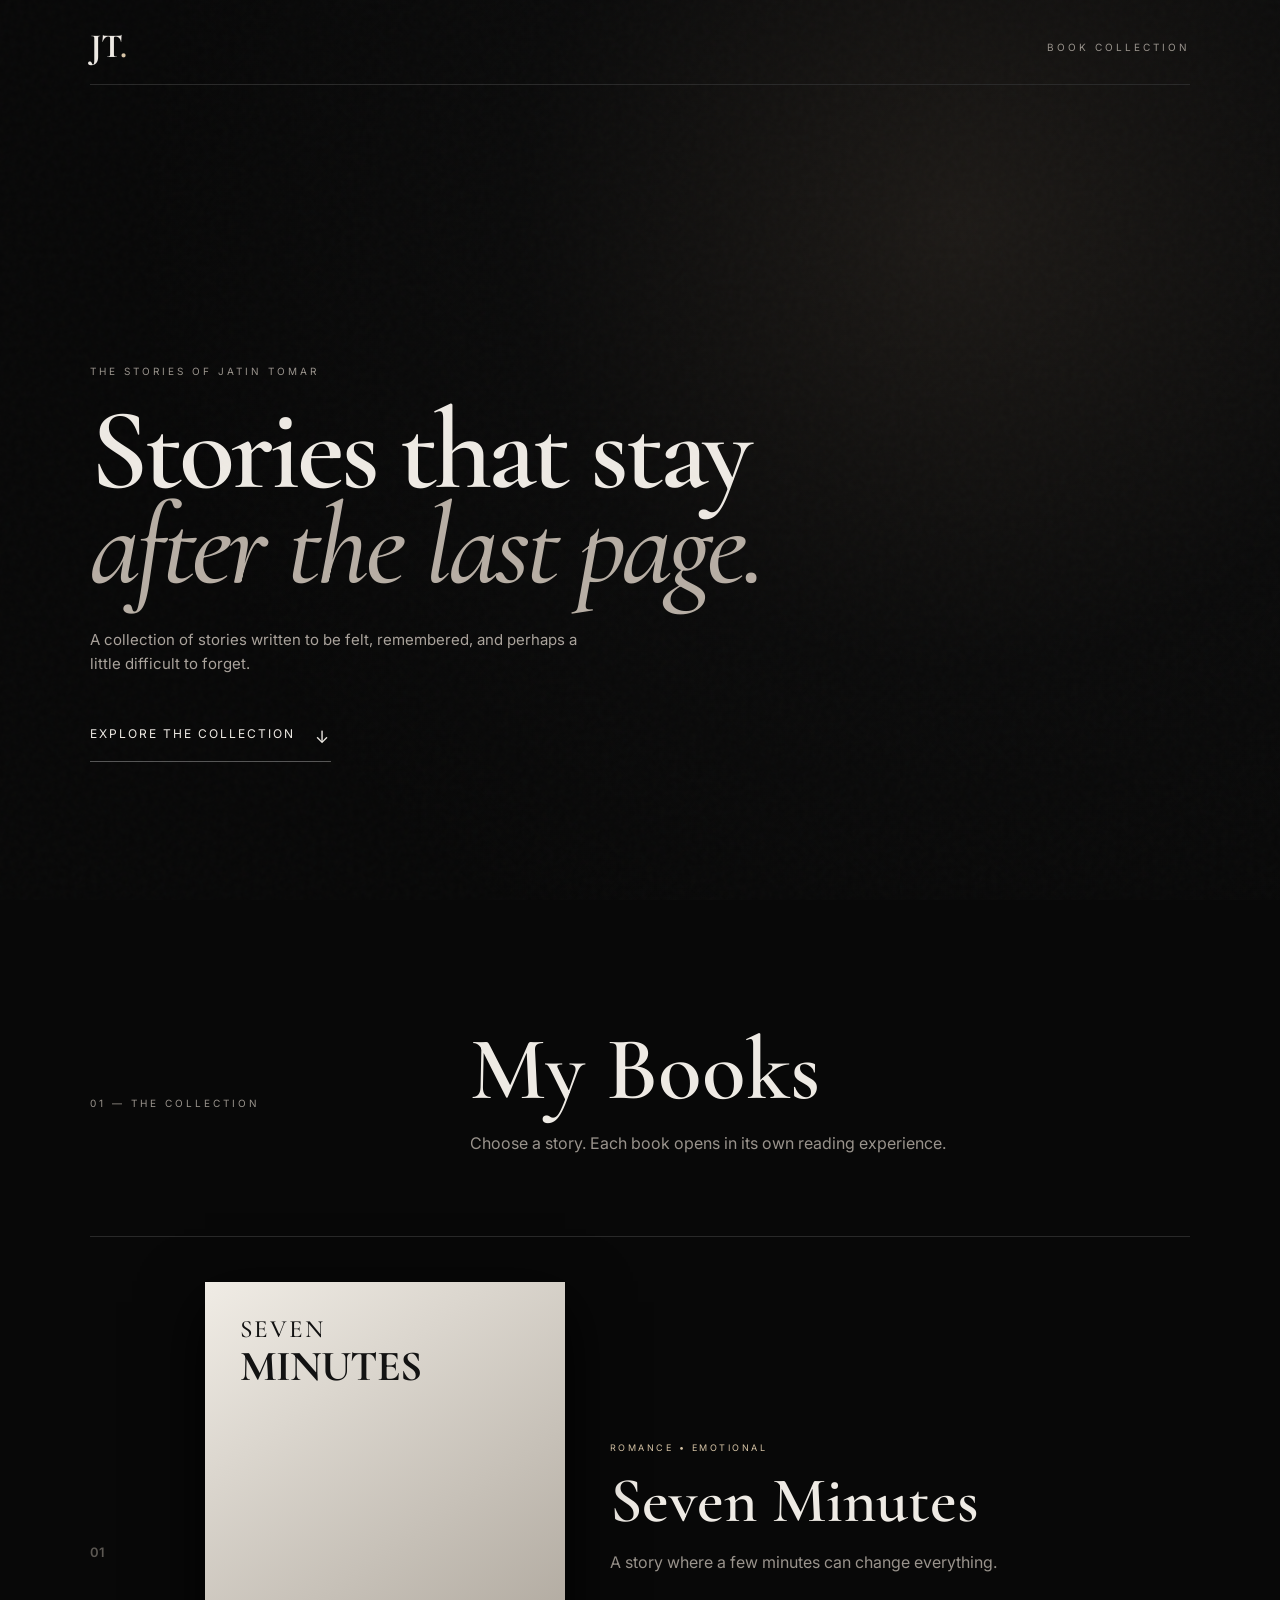
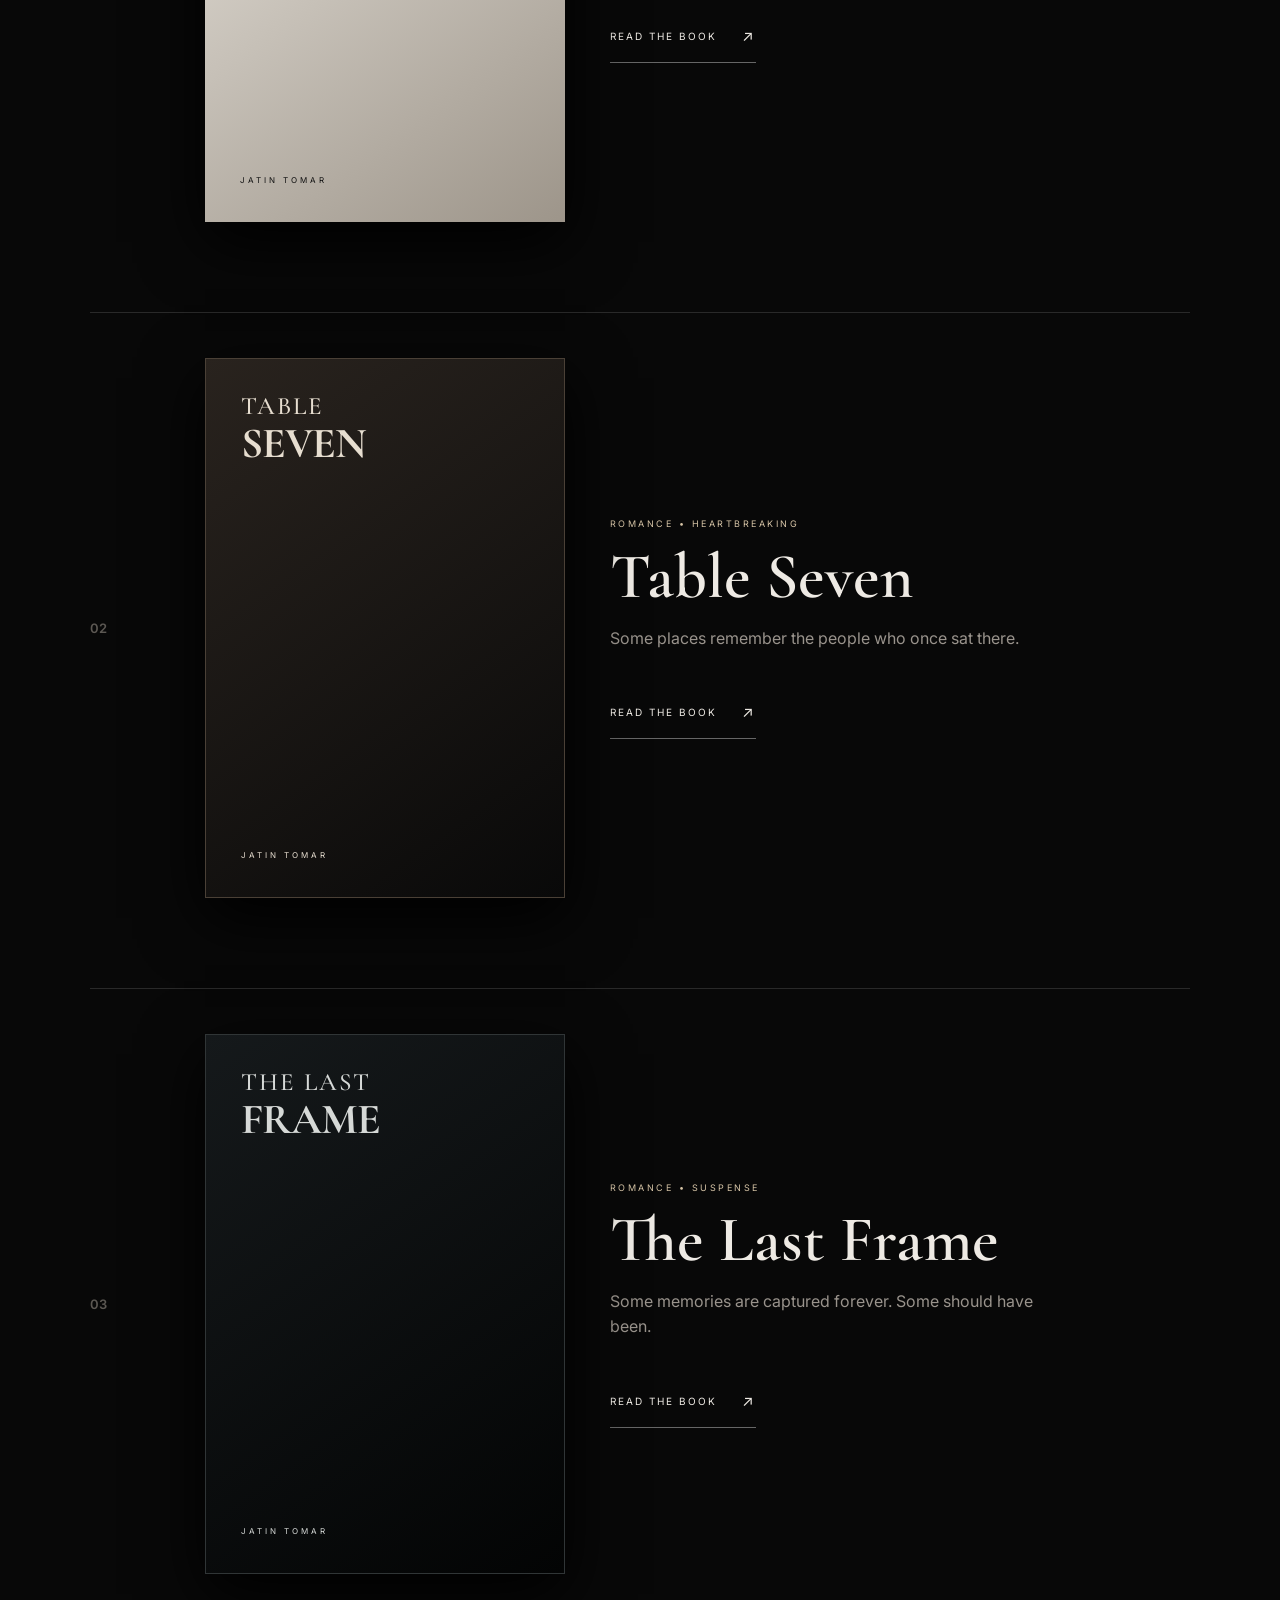
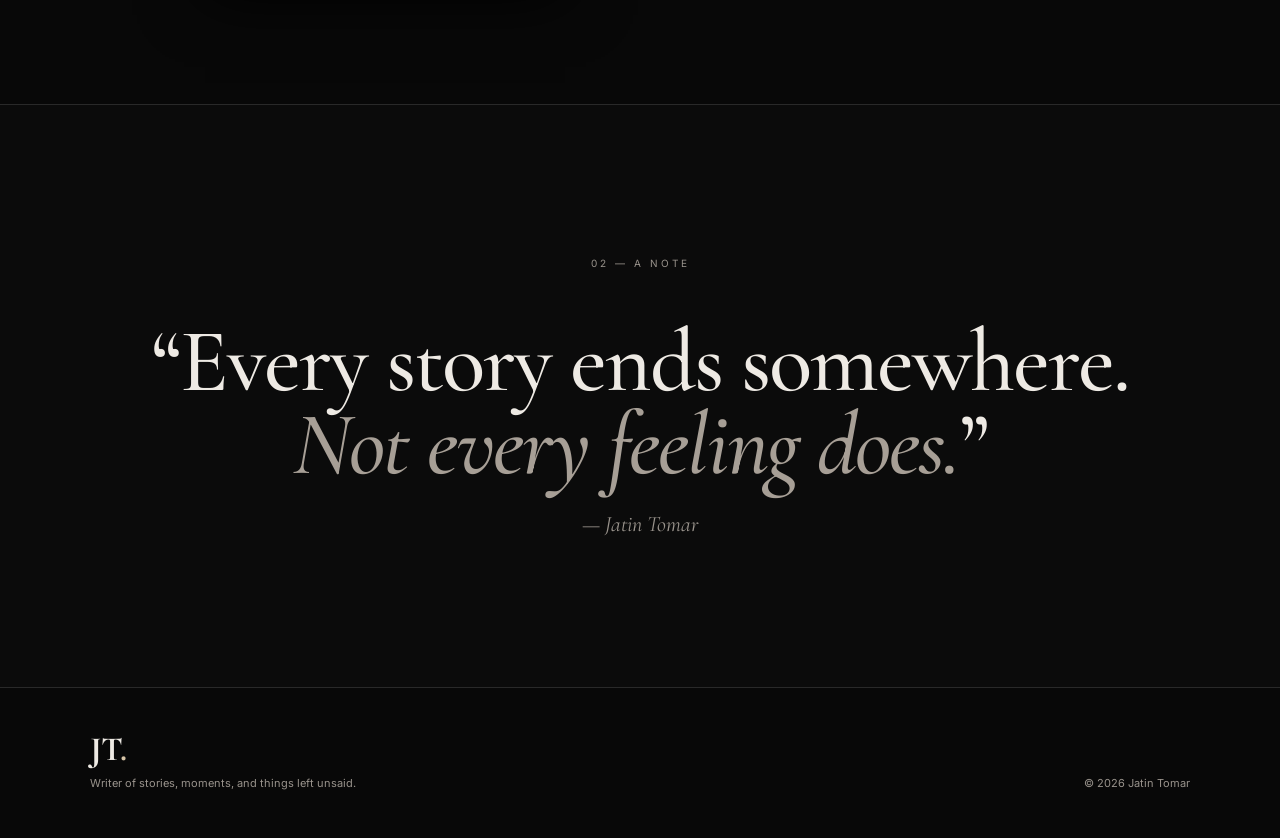
==== index.html @ 928b18e1 "Add files via upload" ====
<!DOCTYPE html>
<html lang="en">
<head>
  <meta charset="UTF-8">
  <meta name="viewport" content="width=device-width, initial-scale=1.0">
  <title>Jatin Tomar — Book Collection</title>
  <meta name="description" content="The official book collection of Jatin Tomar.">
  <link rel="preconnect" href="https://fonts.googleapis.com">
  <link rel="preconnect" href="https://fonts.gstatic.com" crossorigin>
  <link href="https://fonts.googleapis.com/css2?family=Cormorant+Garamond:wght@500;600;700&family=Inter:wght@400;500;600&display=swap" rel="stylesheet">
  <link rel="stylesheet" href="style.css">
</head>
<body>
  <div class="grain"></div>
  <header class="hero">
    <nav>
      <a class="brand" href="#">JT<span>.</span></a>
      <span class="nav-label">BOOK COLLECTION</span>
    </nav>
    <div class="hero-content">
      <p class="eyebrow">THE STORIES OF JATIN TOMAR</p>
      <h1>Stories that stay<br><em>after the last page.</em></h1>
      <p class="intro">A collection of stories written to be felt, remembered, and perhaps a little difficult to forget.</p>
      <a class="scroll" href="#books">Explore the collection <span>↓</span></a>
    </div>
  </header>

  <main id="books">
    <section class="collection">
      <div class="section-heading">
        <p class="eyebrow">01 — THE COLLECTION</p>
        <h2>My Books</h2>
        <p>Choose a story. Each book opens in its own reading experience.</p>
      </div>

      <div class="books">
        <article class="book-card">
          <div class="book-number">01</div>
          <div class="cover cover-seven">
            <span>SEVEN</span>
            <strong>MINUTES</strong>
            <small>JATIN TOMAR</small>
          </div>
          <div class="book-info">
            <p class="genre">ROMANCE • EMOTIONAL</p>
            <h3>Seven Minutes</h3>
            <p>A story where a few minutes can change everything.</p>
            <a class="read-btn" href="https://avhales001.github.io/SEVEN-MINUTES-/" target="_blank" rel="noopener">Read the book <span>↗</span></a>
          </div>
        </article>

        <article class="book-card">
          <div class="book-number">02</div>
          <div class="cover cover-table">
            <span>TABLE</span>
            <strong>SEVEN</strong>
            <small>JATIN TOMAR</small>
          </div>
          <div class="book-info">
            <p class="genre">ROMANCE • HEARTBREAKING</p>
            <h3>Table Seven</h3>
            <p>Some places remember the people who once sat there.</p>
            <a class="read-btn" href="https://avhales001.github.io/TABLE-SEVEN-/" target="_blank" rel="noopener">Read the book <span>↗</span></a>
          </div>
        </article>

        <article class="book-card">
          <div class="book-number">03</div>
          <div class="cover cover-frame">
            <span>THE LAST</span>
            <strong>FRAME</strong>
            <small>JATIN TOMAR</small>
          </div>
          <div class="book-info">
            <p class="genre">ROMANCE • SUSPENSE</p>
            <h3>The Last Frame</h3>
            <p>Some memories are captured forever. Some should have been.</p>
            <a class="read-btn" href="https://avhales001.github.io/THE-LAST-FRAME-/index.html" target="_blank" rel="noopener">Read the book <span>↗</span></a>
          </div>
        </article>
      </div>
    </section>

    <section class="quote">
      <p class="eyebrow">02 — A NOTE</p>
      <blockquote>“Every story ends somewhere.<br><em>Not every feeling does.</em>”</blockquote>
      <p class="signature">— Jatin Tomar</p>
    </section>
  </main>

  <footer>
    <div>
      <span class="brand">JT<span>.</span></span>
      <p>Writer of stories, moments, and things left unsaid.</p>
    </div>
    <p class="copyright">© 2026 Jatin Tomar</p>
  </footer>
  <script src="script.js"></script>
</body>
</html>
---- style.css ----
*{box-sizing:border-box;margin:0;padding:0}
:root{--bg:#080808;--panel:#111;--text:#eeeae4;--muted:#99938c;--line:#292929;--accent:#d7c5a7}
html{scroll-behavior:smooth}
body{background:var(--bg);color:var(--text);font-family:Inter,Arial,sans-serif;line-height:1.6;overflow-x:hidden}
.grain{position:fixed;inset:0;pointer-events:none;opacity:.035;background-image:url("data:image/svg+xml,%3Csvg viewBox='0 0 180 180' xmlns='http://www.w3.org/2000/svg'%3E%3Cfilter id='n'%3E%3CfeTurbulence type='fractalNoise' baseFrequency='.8' numOctaves='4' stitchTiles='stitch'/%3E%3C/filter%3E%3Crect width='100%25' height='100%25' filter='url(%23n)' opacity='.7'/%3E%3C/svg%3E");z-index:10}
.hero{min-height:100vh;padding:30px 7vw;position:relative;display:flex;flex-direction:column;background:radial-gradient(circle at 75% 25%,#1d1a17 0,#0b0b0b 38%,#080808 70%)}
nav{display:flex;justify-content:space-between;align-items:center;border-bottom:1px solid var(--line);padding-bottom:20px}
.brand{font:700 34px/1 "Cormorant Garamond",serif;color:var(--text);text-decoration:none;letter-spacing:-1px}
.brand span{color:var(--accent)}
.nav-label,.eyebrow{font-size:10px;letter-spacing:3px;color:var(--muted)}
.hero-content{max-width:850px;margin:auto 0 12vh}
.hero h1{font:600 clamp(55px,9vw,125px)/.83 "Cormorant Garamond",serif;letter-spacing:-4px;margin:24px 0 34px}
.hero h1 em{font-weight:500;color:#b7aea4}
.intro{max-width:520px;color:#aaa39c;font-size:15px}
.scroll{display:inline-flex;gap:20px;margin-top:48px;color:var(--text);text-decoration:none;font-size:12px;text-transform:uppercase;letter-spacing:2px;border-bottom:1px solid #555;padding-bottom:10px}
.scroll span{font-size:17px}
.collection{padding:130px 7vw}
.section-heading{display:grid;grid-template-columns:1fr 2fr;gap:20px;margin-bottom:80px;align-items:end}
.section-heading h2{font:600 clamp(50px,7vw,90px)/.9 "Cormorant Garamond",serif;grid-column:2}
.section-heading>p:last-child{grid-column:2;color:var(--muted);max-width:500px}
.books{display:flex;flex-direction:column;gap:90px}
.book-card{display:grid;grid-template-columns:70px minmax(260px,360px) 1fr;gap:45px;align-items:center;border-top:1px solid var(--line);padding-top:45px}
.book-number{color:#5c5853;font:600 13px Inter}
.cover{aspect-ratio:2/3;display:flex;flex-direction:column;justify-content:center;padding:35px;position:relative;overflow:hidden;box-shadow:0 20px 60px #000}
.cover:after{content:"";position:absolute;inset:0;background:linear-gradient(135deg,transparent 30%,rgba(255,255,255,.07),transparent 70%);transform:translateX(-100%);transition:.8s}
.book-card:hover .cover:after{transform:translateX(100%)}
.cover span{font:500 25px/1 "Cormorant Garamond",serif;letter-spacing:2px}
.cover strong{font:700 43px/1 "Cormorant Garamond",serif;margin-top:3px;letter-spacing:-1px}
.cover small{font-size:8px;letter-spacing:3px;margin-top:auto}
.cover-seven{background:linear-gradient(145deg,#f0ece5,#9d958a);color:#121212}
.cover-table{background:linear-gradient(145deg,#29231e,#090909);color:#e7ded0;border:1px solid #4a4036}
.cover-frame{background:linear-gradient(145deg,#15191b,#030404);color:#d6d9d7;border:1px solid #303536}
.book-info{max-width:540px}
.genre{font-size:9px;letter-spacing:2.5px;color:var(--accent);margin-bottom:15px}
.book-info h3{font:600 clamp(40px,5vw,65px)/.95 "Cormorant Garamond",serif;margin-bottom:18px}
.book-info>p:not(.genre){color:var(--muted);max-width:430px}
.read-btn{display:inline-flex;gap:25px;align-items:center;margin-top:35px;padding:14px 0;color:var(--text);text-decoration:none;text-transform:uppercase;font-size:10px;letter-spacing:2px;border-bottom:1px solid #666}
.read-btn span{font-size:15px;transition:.2s}
.read-btn:hover span{transform:translate(4px,-4px)}
.quote{padding:150px 7vw;border-top:1px solid var(--line);text-align:center;background:#0b0b0b}
.quote blockquote{font:500 clamp(45px,7vw,95px)/.92 "Cormorant Garamond",serif;margin:50px auto 25px;max-width:1000px;letter-spacing:-2px}
.quote blockquote em{color:#a79f96}
.signature{color:var(--muted);font:italic 22px "Cormorant Garamond",serif}
footer{border-top:1px solid var(--line);padding:45px 7vw;display:flex;justify-content:space-between;gap:30px;color:var(--muted);font-size:11px}
footer p{margin-top:8px}.copyright{align-self:end}
@media(max-width:700px){
.hero{padding:24px 6vw}.hero h1{letter-spacing:-2px}.collection{padding:90px 6vw}
.section-heading{display:block;margin-bottom:55px}.section-heading h2{margin:20px 0}
.book-card{grid-template-columns:28px 1fr;gap:20px;padding-top:30px}
.book-info{grid-column:2}.book-number{align-self:start}.cover{max-width:280px}
.books{gap:65px}.quote{padding:100px 6vw}.quote blockquote{letter-spacing:-1px}
footer{padding:35px 6vw;display:block}.copyright{margin-top:25px}
}
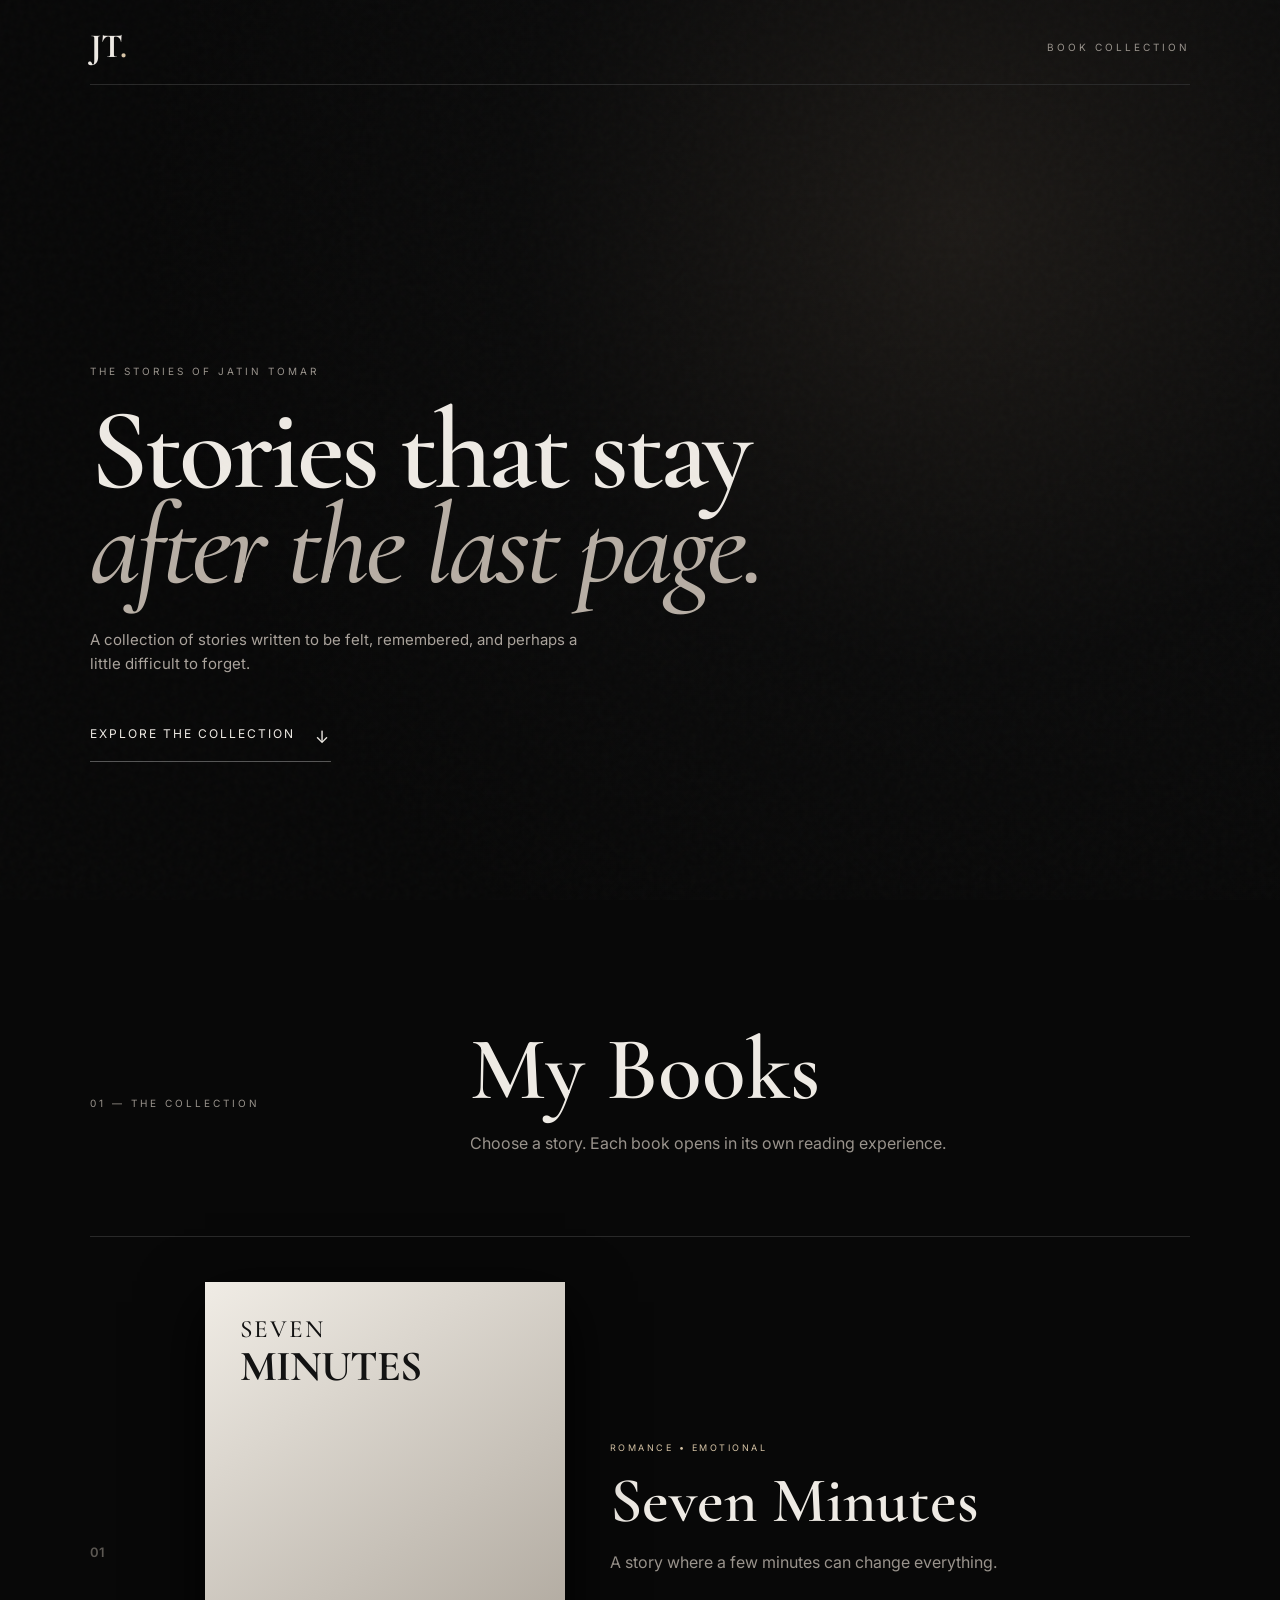
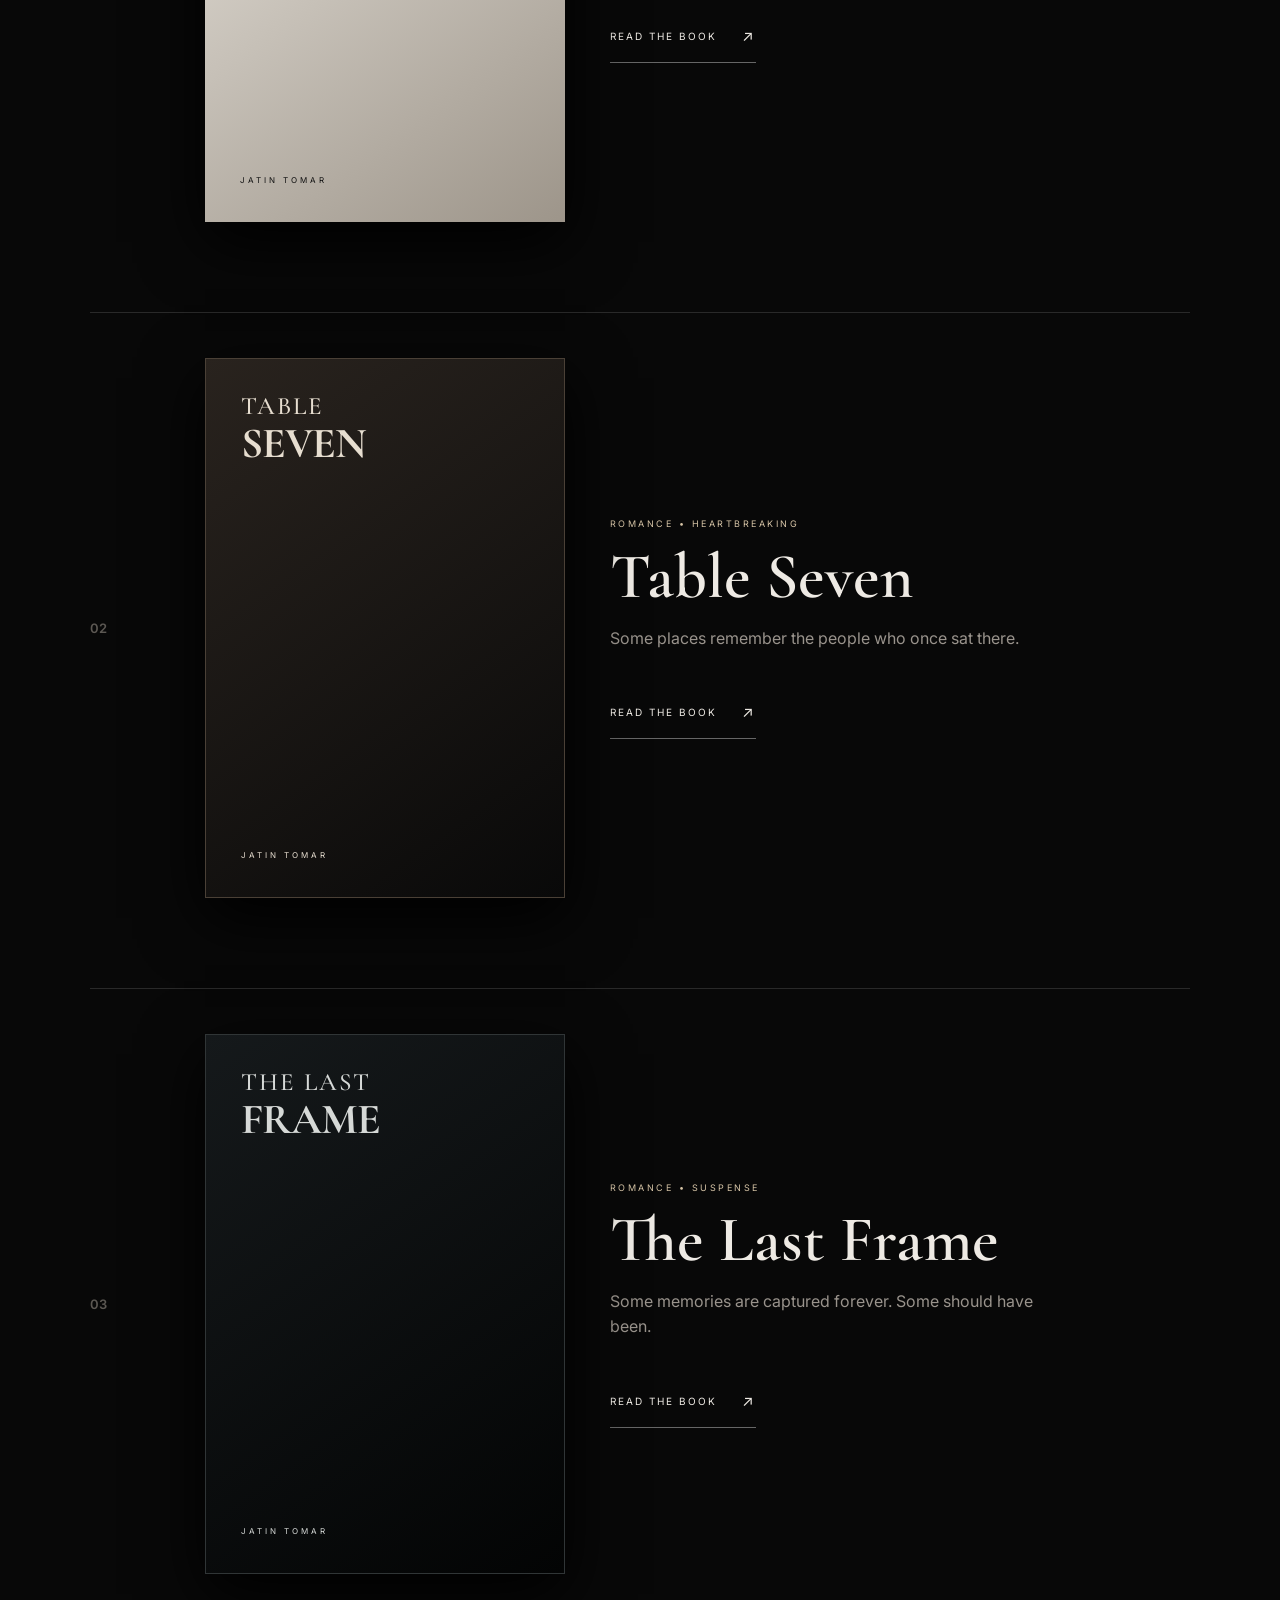
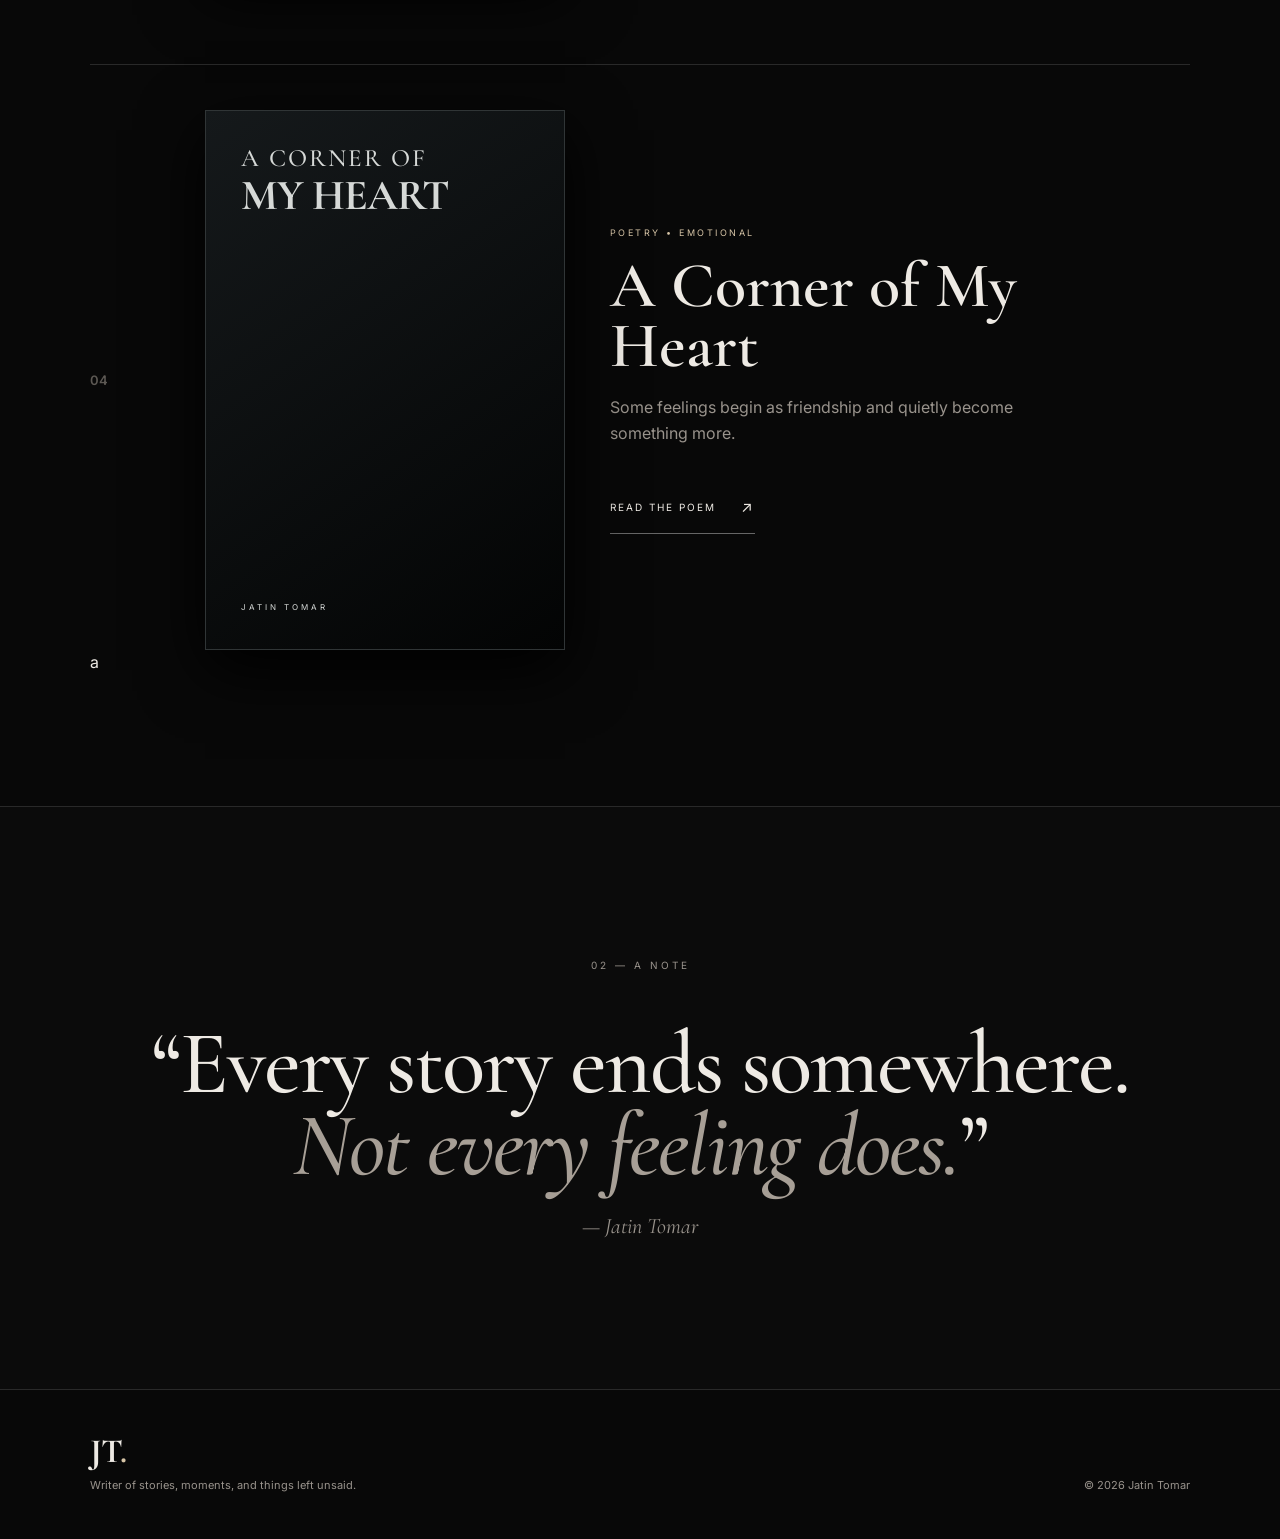
==== commit c9f7325b: "Add book card for 'A Corner of My Heart' Added a new book card for 'A Corner of My Heart' with detai" ====
--- a/index.html
+++ b/index.html
@@ -77,11 +77,38 @@
             <p>Some memories are captured forever. Some should have been.</p>
             <a class="read-btn" href="https://avhales001.github.io/THE-LAST-FRAME-/index.html" target="_blank" rel="noopener">Read the book <span>↗</span></a>
           </div>
-        </article>
+            </article>
+
+    <article class="book-card">
+      <div class="book-number">04</div>
+
+      <div class="cover cover-frame">
+        <span>A CORNER OF</span>
+        <strong>MY HEART</strong>
+        <small>JATIN TOMAR</small>
       </div>
-    </section>
 
-    <section class="quote">
+      <div class="book-info">
+        <p class="genre">POETRY • EMOTIONAL</p>
+        <h3>A Corner of My Heart</h3>
+        <p>
+          Some feelings begin as friendship and quietly become something more.
+        </p>
+
+        <a
+          class="read-btn"
+          href="https://avhales001.github.io/A-CORNER-OF-MY-HEART/"
+          target="_blank"
+          rel="noopener"
+        >
+          Read the poem <span>↗</span>
+        </a>
+      </div>
+    </article>
+  </div>a
+</section>
+
+<section class="quote">
       <p class="eyebrow">02 — A NOTE</p>
       <blockquote>“Every story ends somewhere.<br><em>Not every feeling does.</em>”</blockquote>
       <p class="signature">— Jatin Tomar</p>
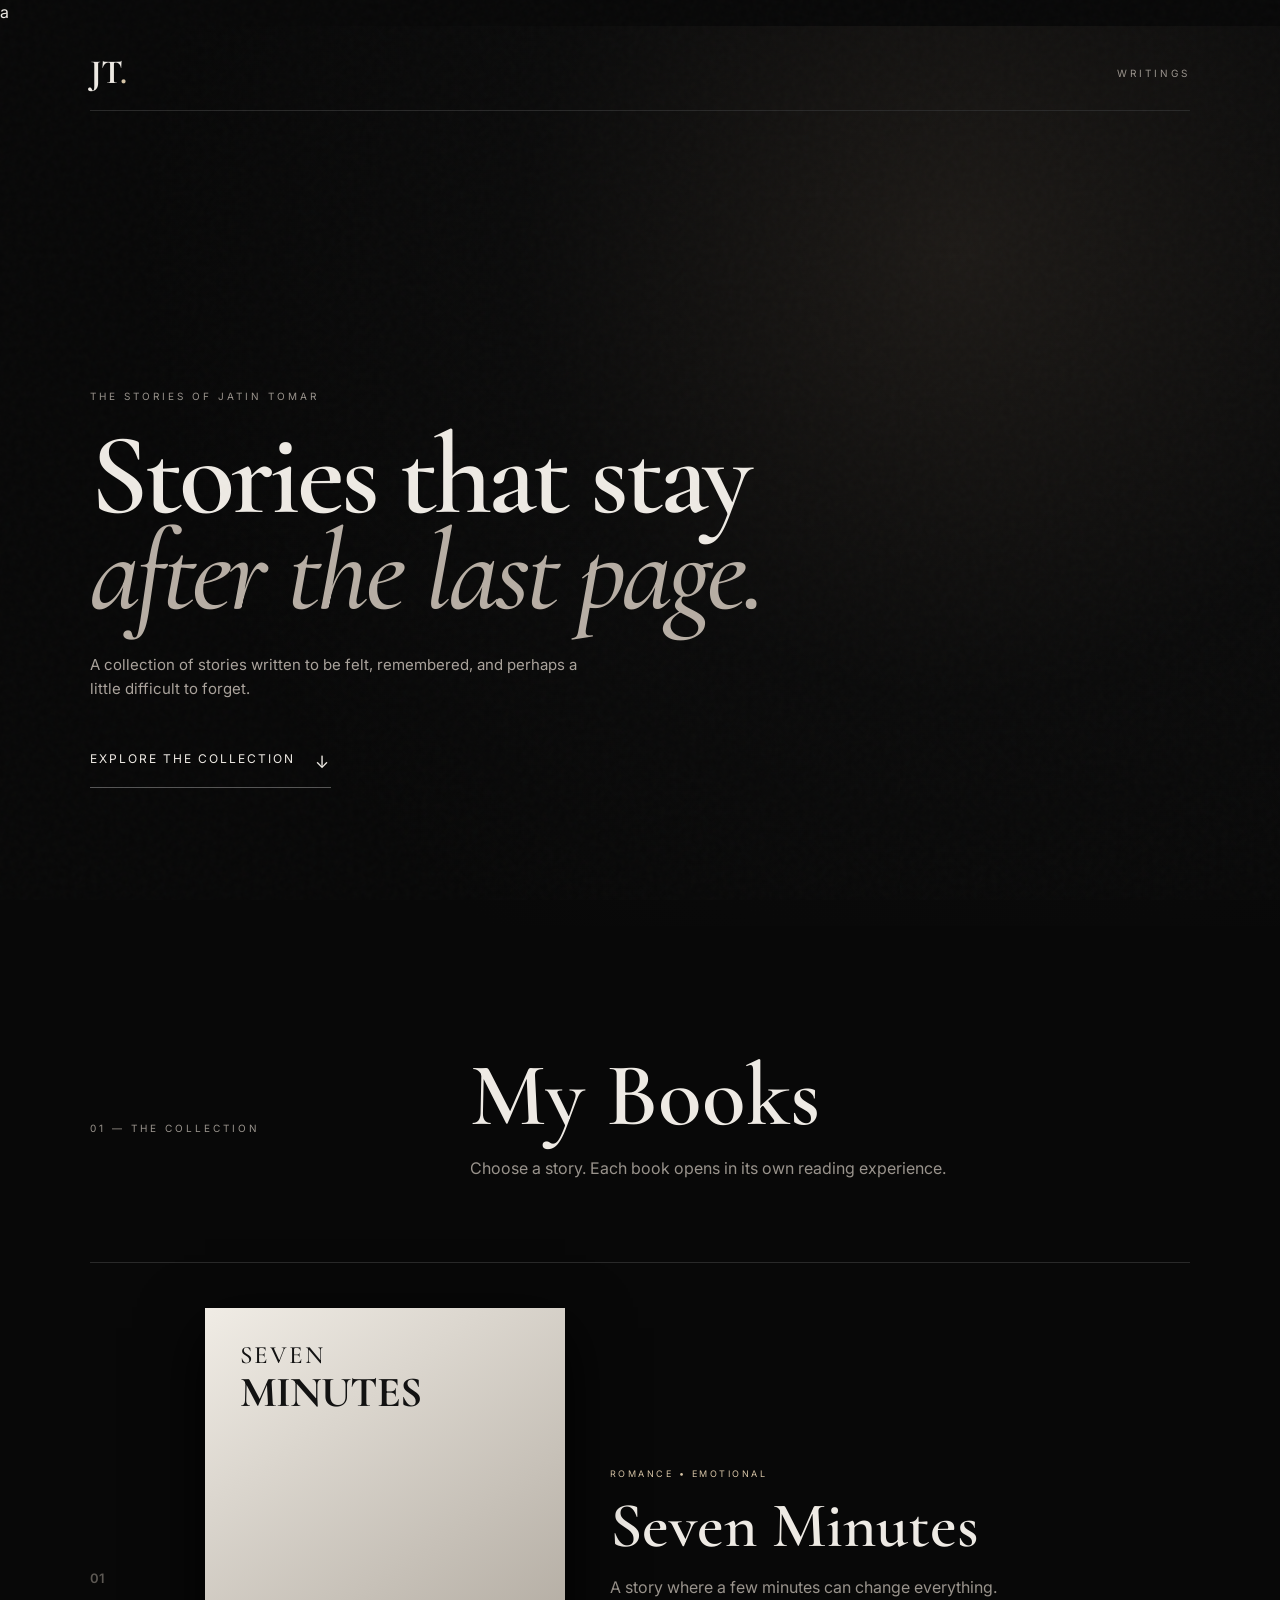
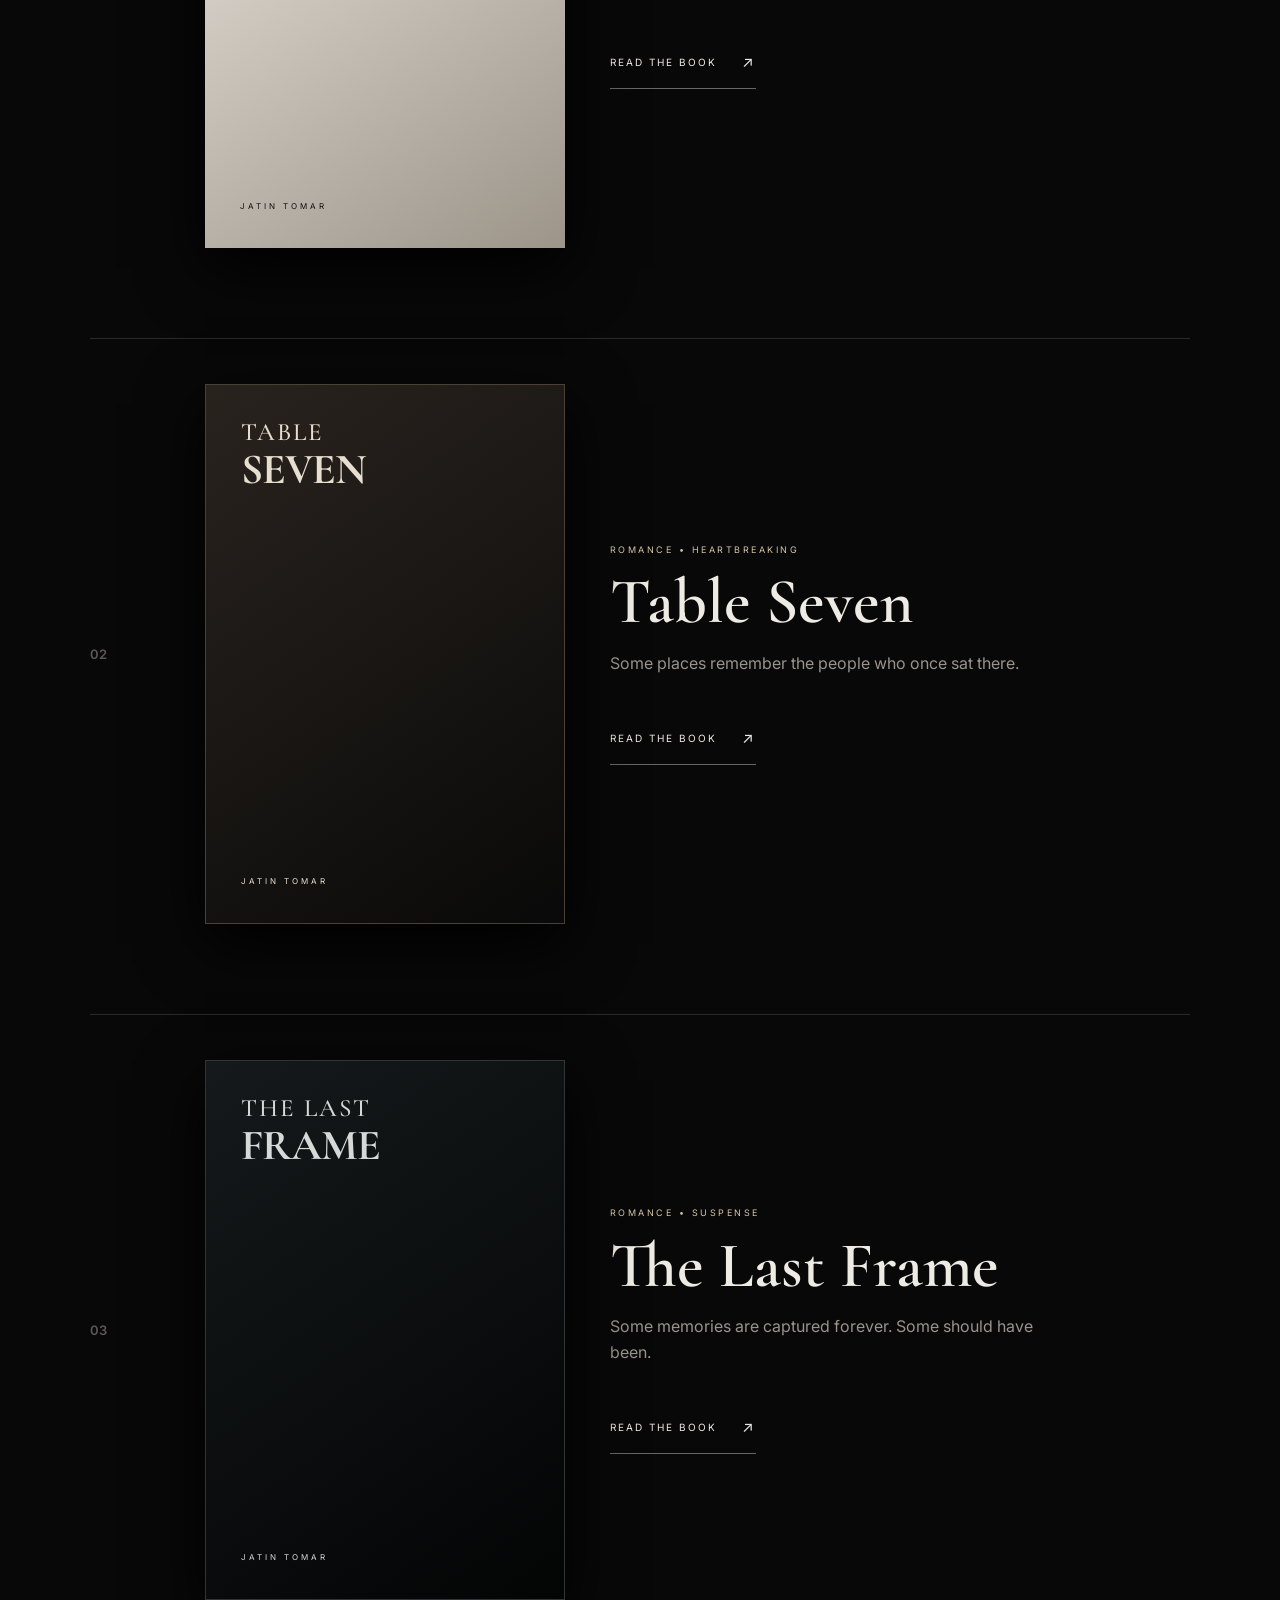
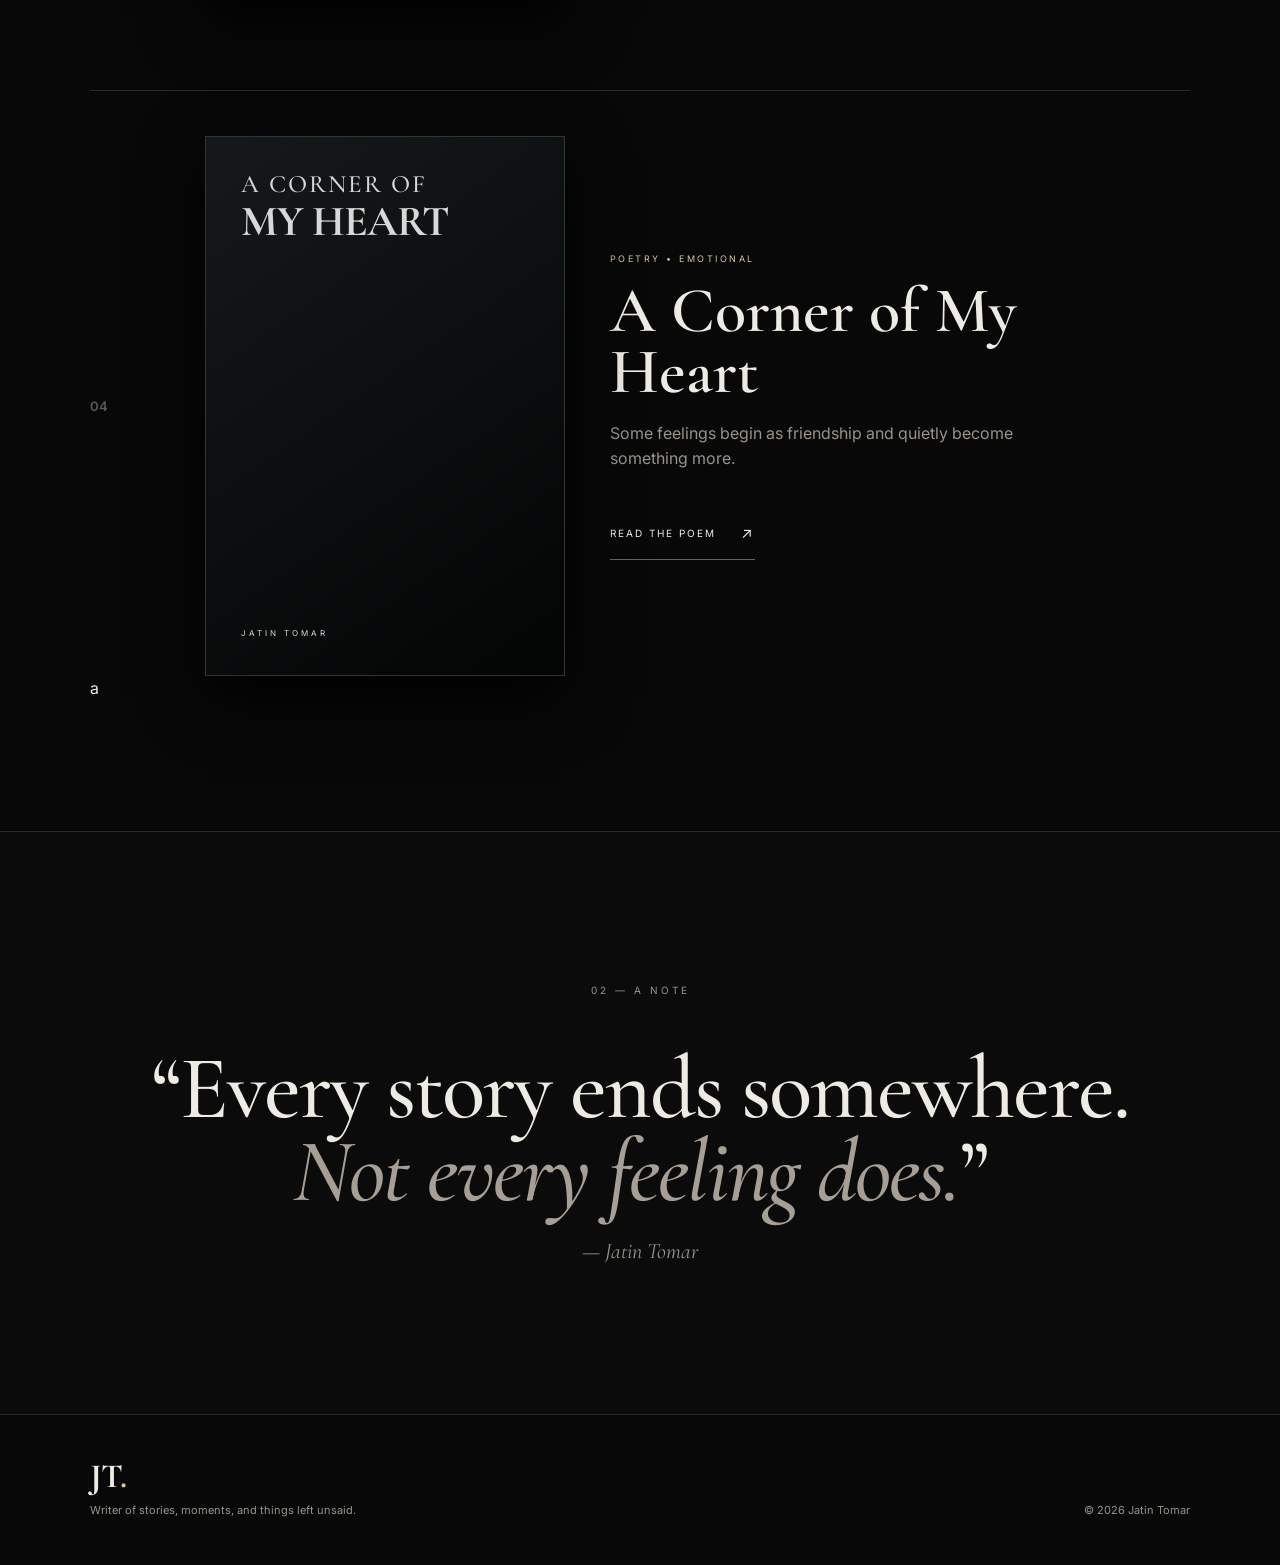
==== commit 300c2d68: "Change title and navigation label to 'WRITINGS'" ====
--- a/index.html
+++ b/index.html
@@ -1,9 +1,9 @@
-<!DOCTYPE html>
+a<!DOCTYPE html>
 <html lang="en">
 <head>
   <meta charset="UTF-8">
   <meta name="viewport" content="width=device-width, initial-scale=1.0">
-  <title>Jatin Tomar — Book Collection</title>
+  <title>Jatin Tomar — WRITINGS</title>
   <meta name="description" content="The official book collection of Jatin Tomar.">
   <link rel="preconnect" href="https://fonts.googleapis.com">
   <link rel="preconnect" href="https://fonts.gstatic.com" crossorigin>
@@ -15,7 +15,7 @@
   <header class="hero">
     <nav>
       <a class="brand" href="#">JT<span>.</span></a>
-      <span class="nav-label">BOOK COLLECTION</span>
+      <span class="nav-label">WRITINGS</span>
     </nav>
     <div class="hero-content">
       <p class="eyebrow">THE STORIES OF JATIN TOMAR</p>
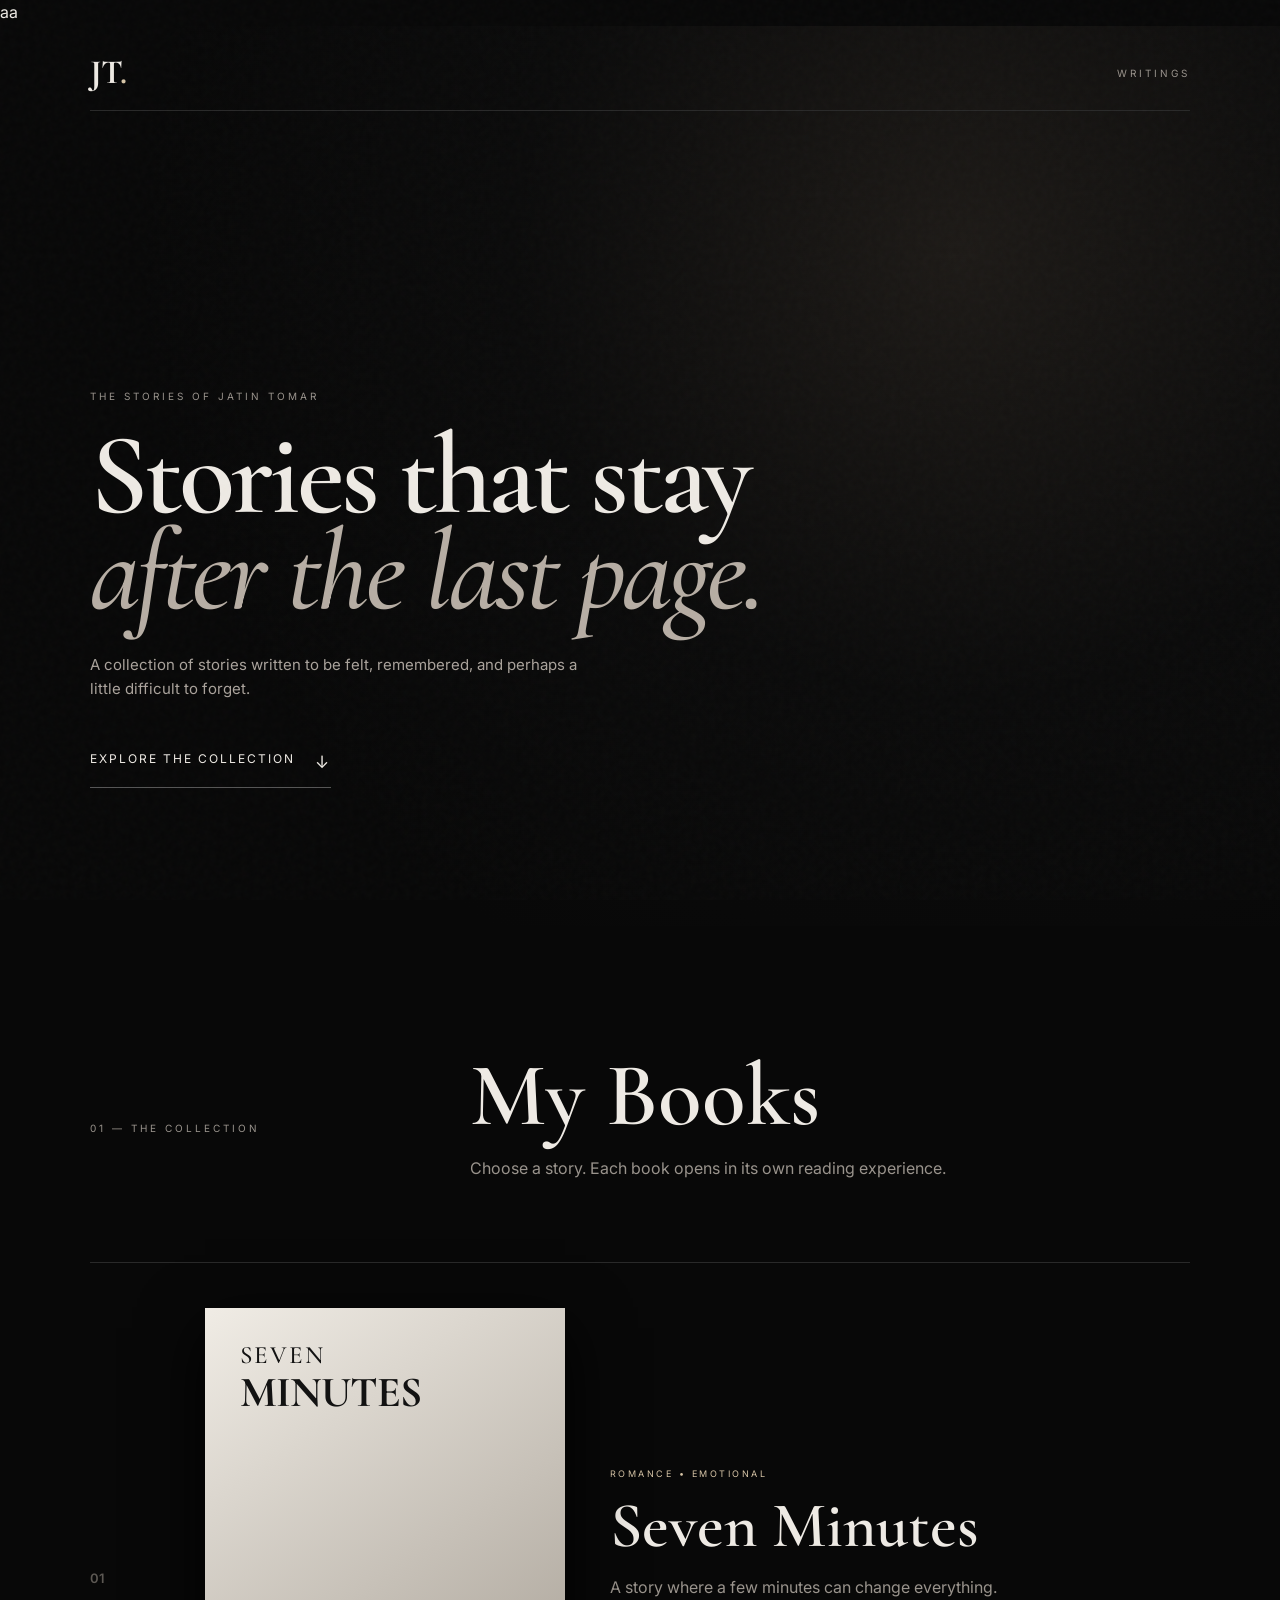
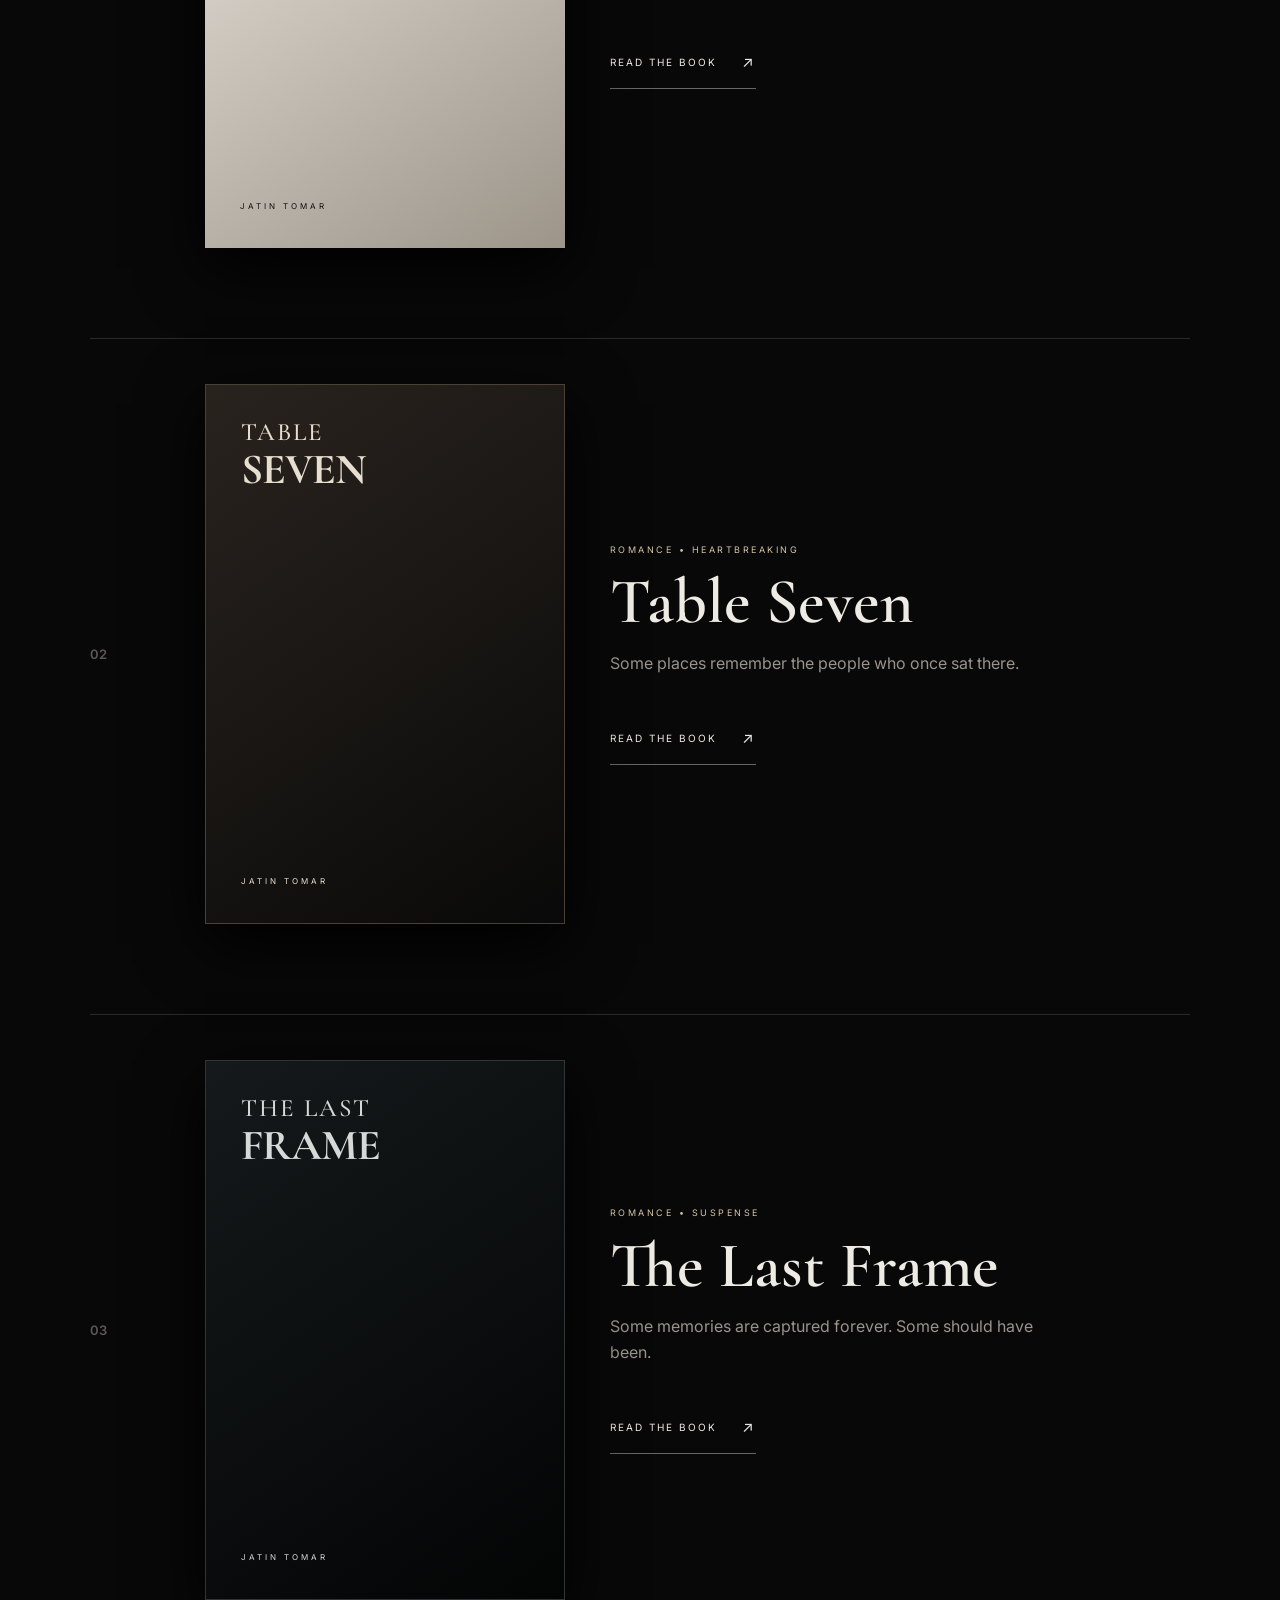
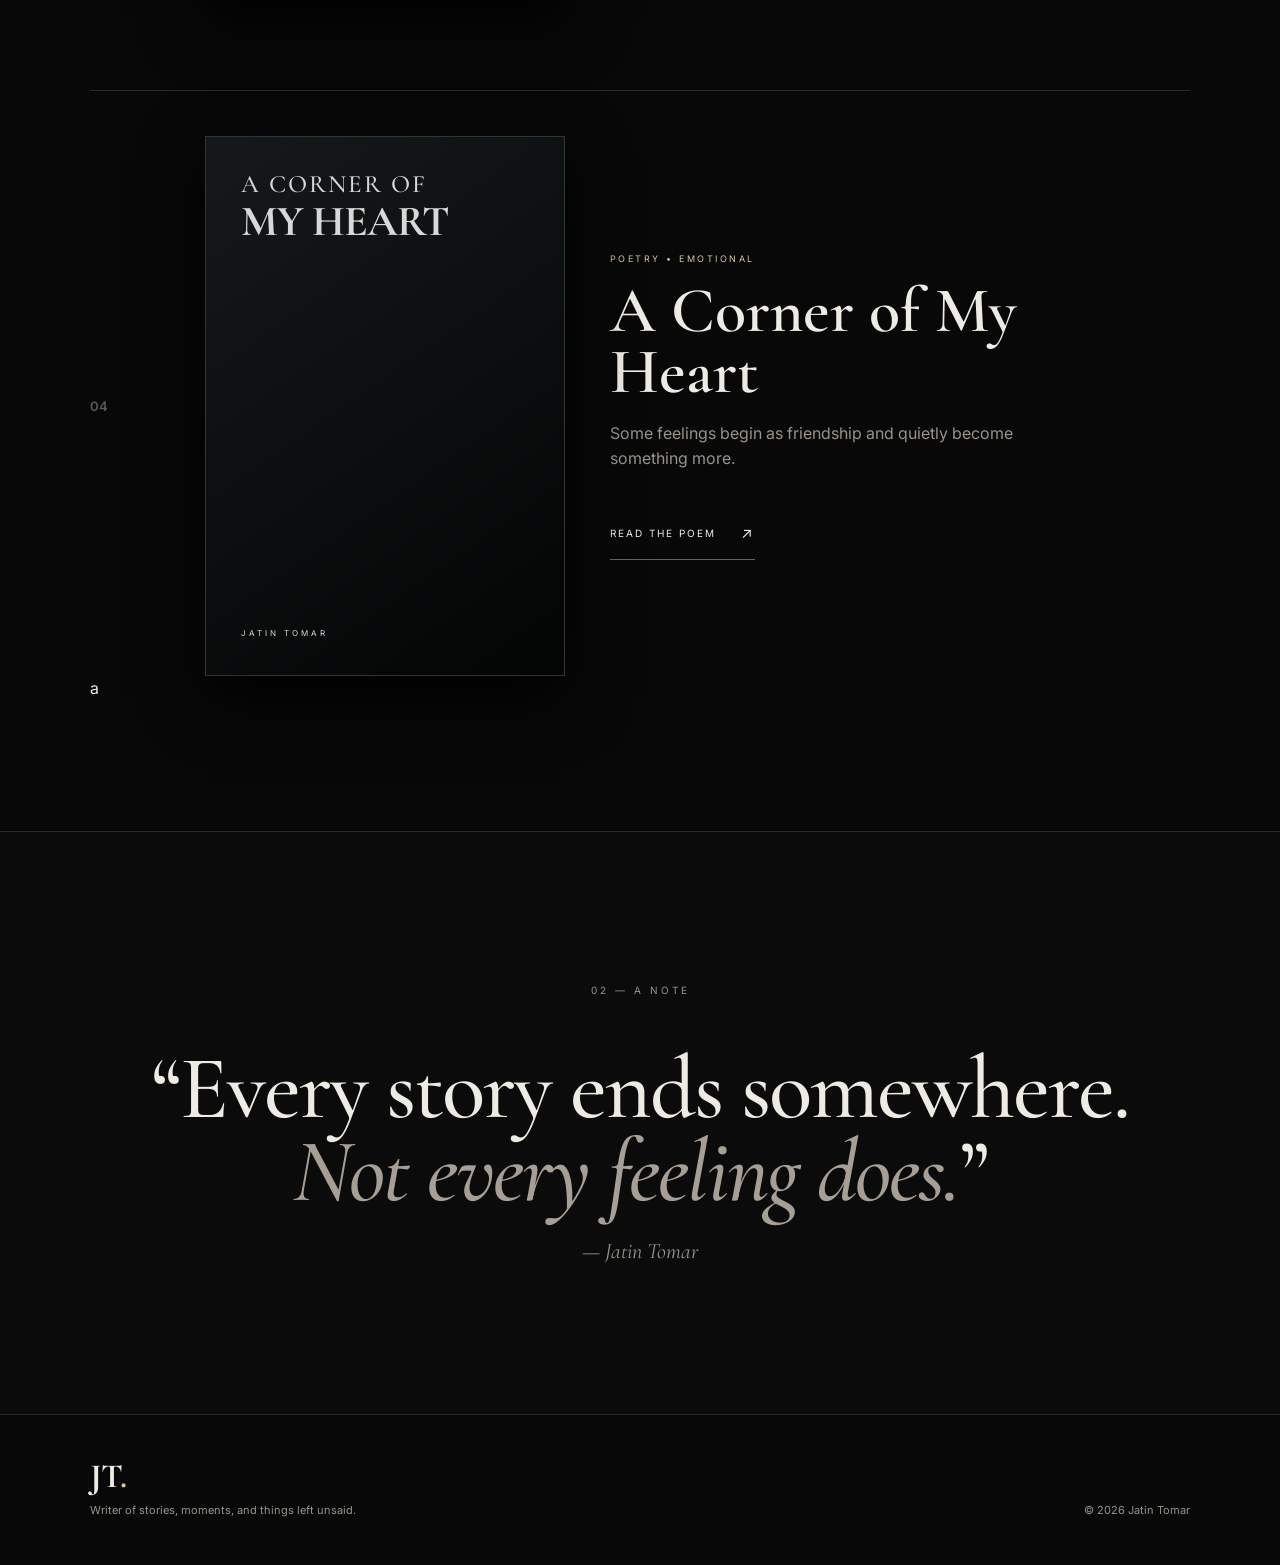
==== commit 37142fe4: "Fix DOCTYPE and update link in index.html Corrected the DOCTYPE declaration and updated the link URL" ====
--- a/index.html
+++ b/index.html
@@ -1,4 +1,4 @@
-a<!DOCTYPE html>
+aa<!DOCTYPE html>
 <html lang="en">
 <head>
   <meta charset="UTF-8">
@@ -97,7 +97,7 @@
 
         <a
           class="read-btn"
-          href="https://avhales001.github.io/A-CORNER-OF-MY-HEART/"
+          href="https://avhales001.github.io/A-CORNER-OF-MY-HEART-/"
           target="_blank"
           rel="noopener"
         >
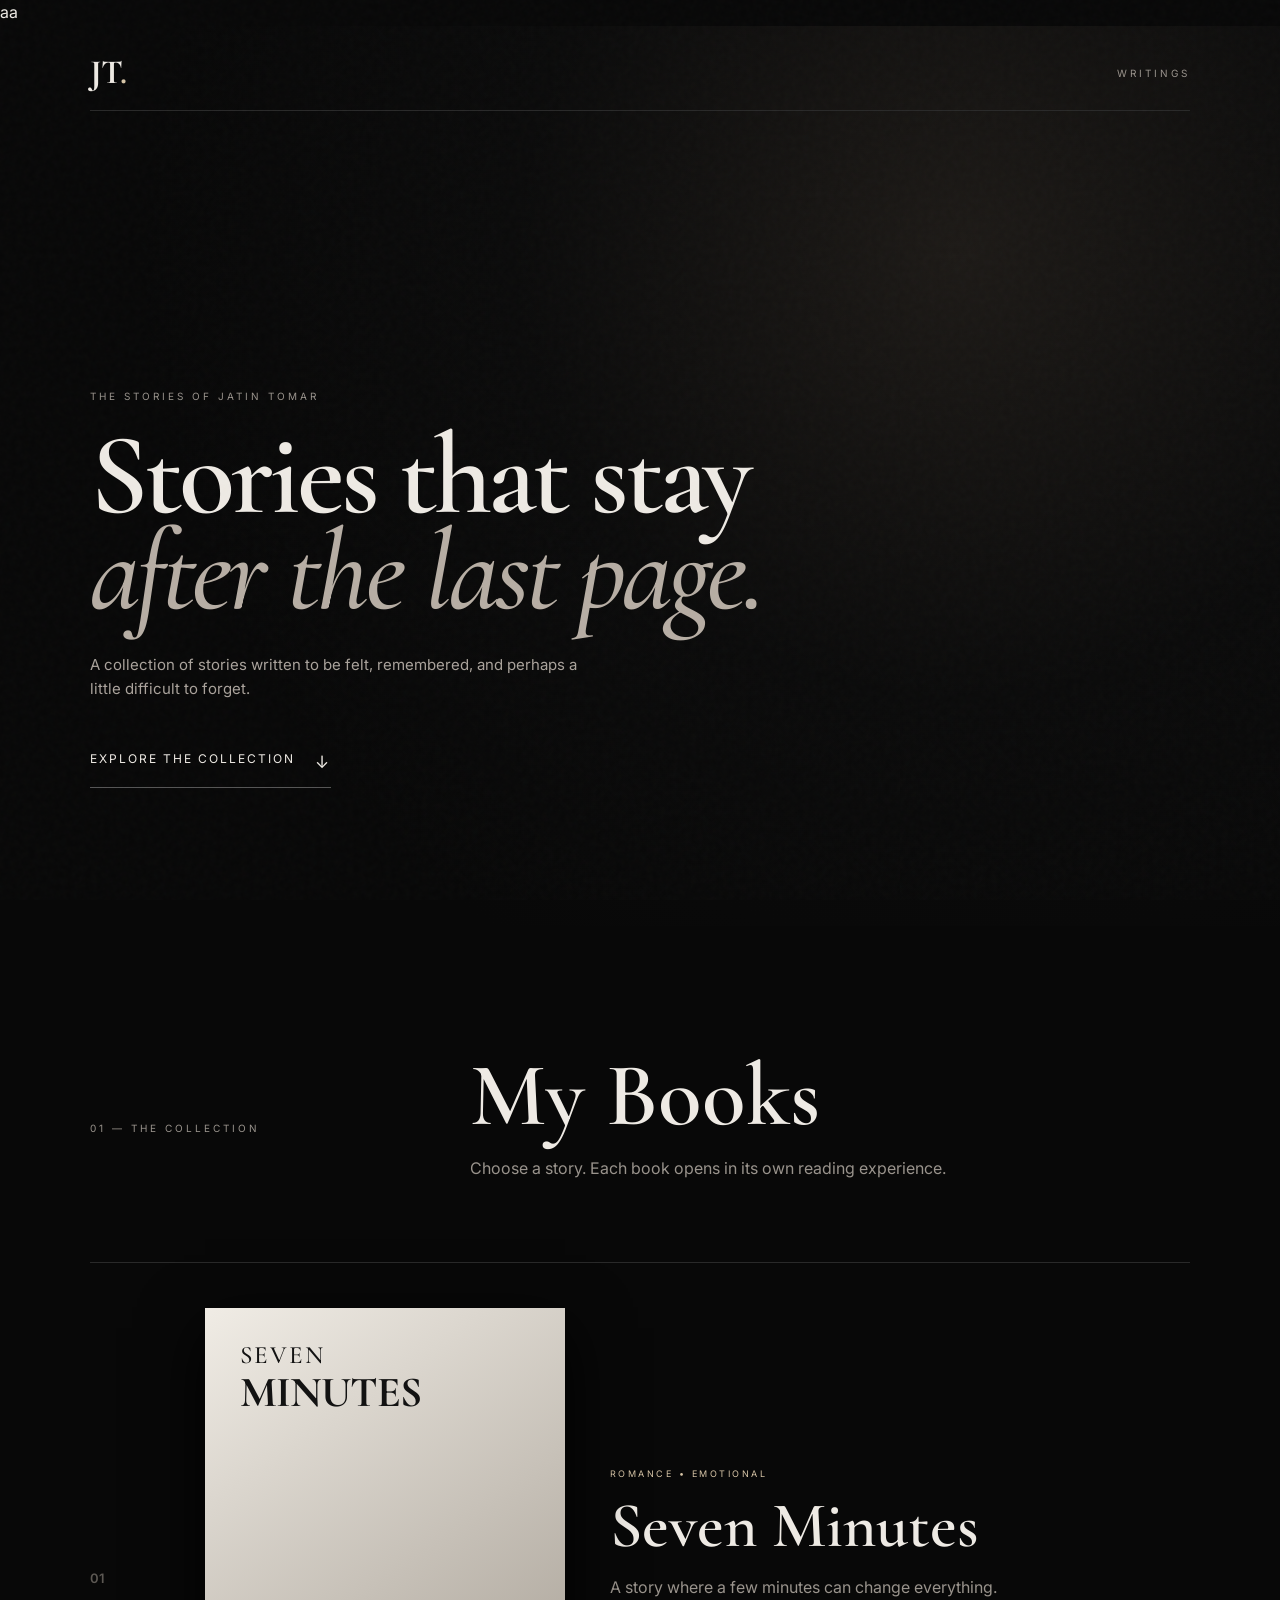
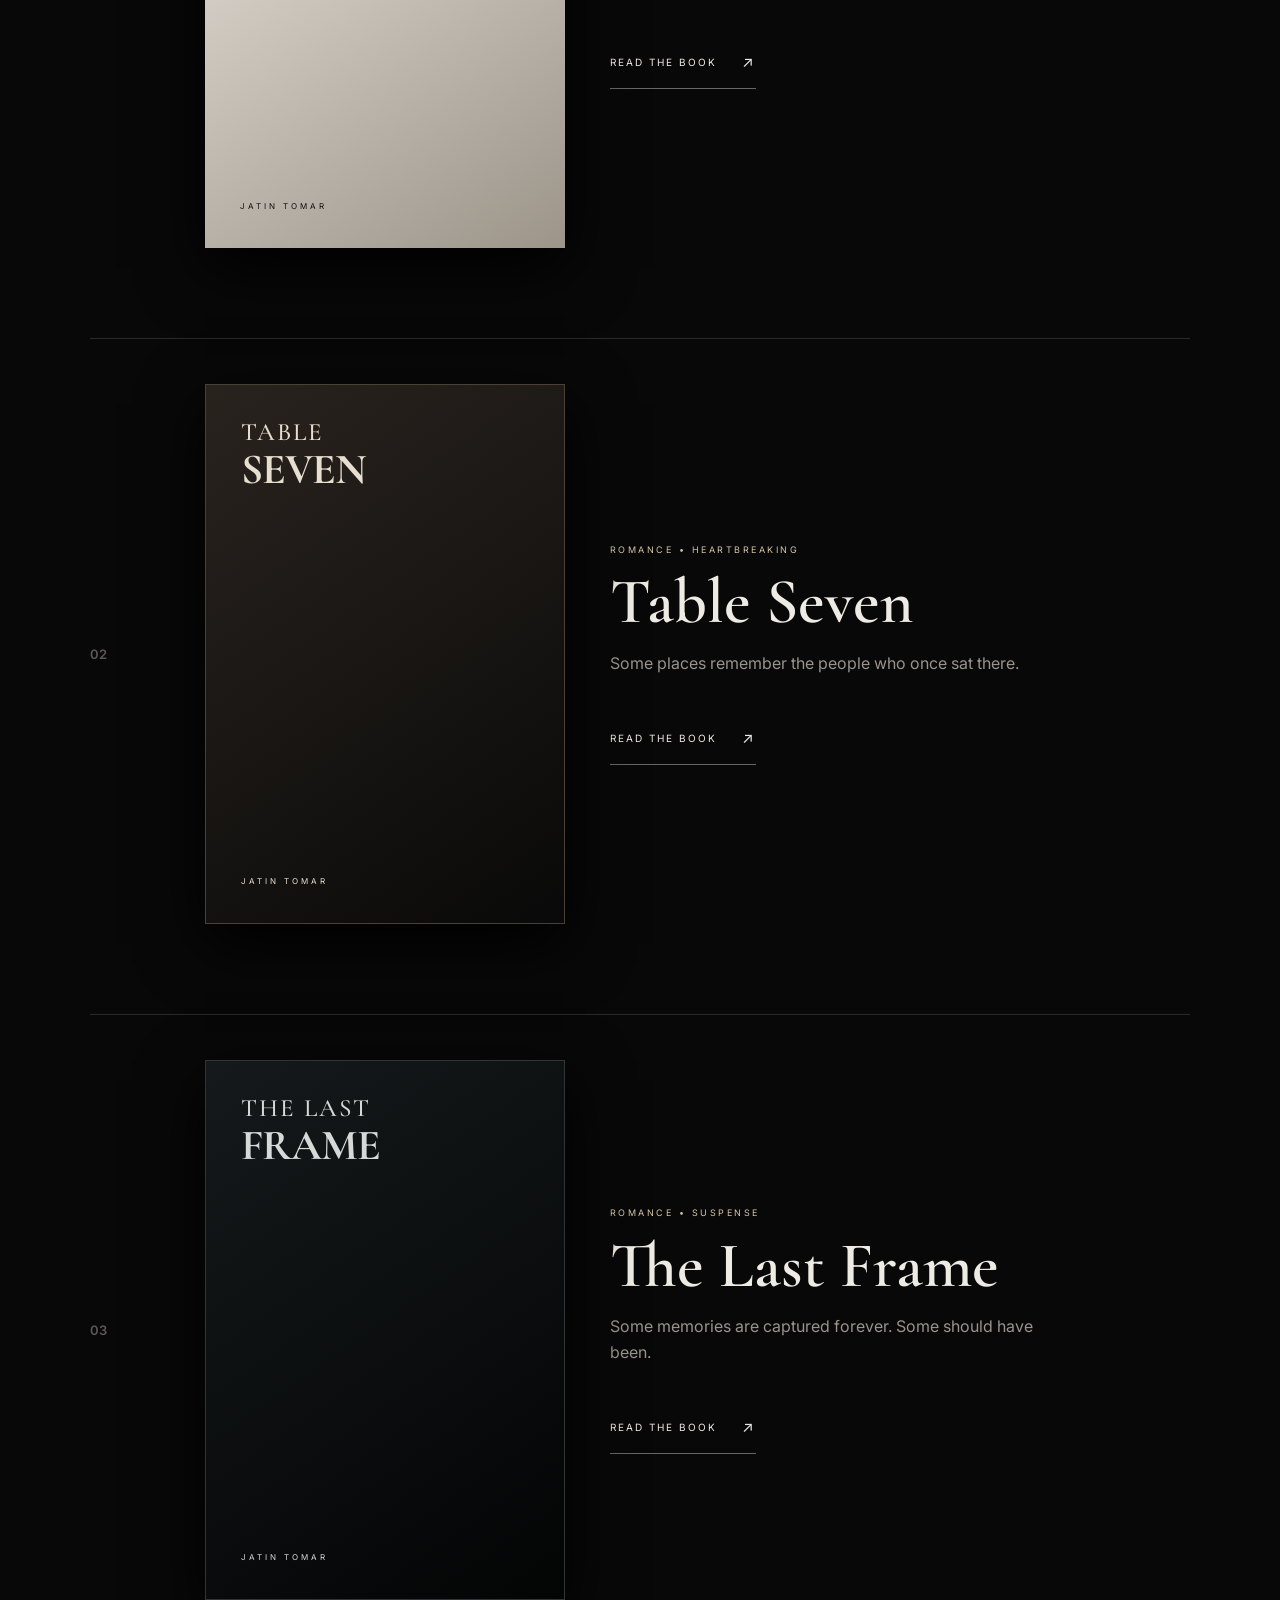
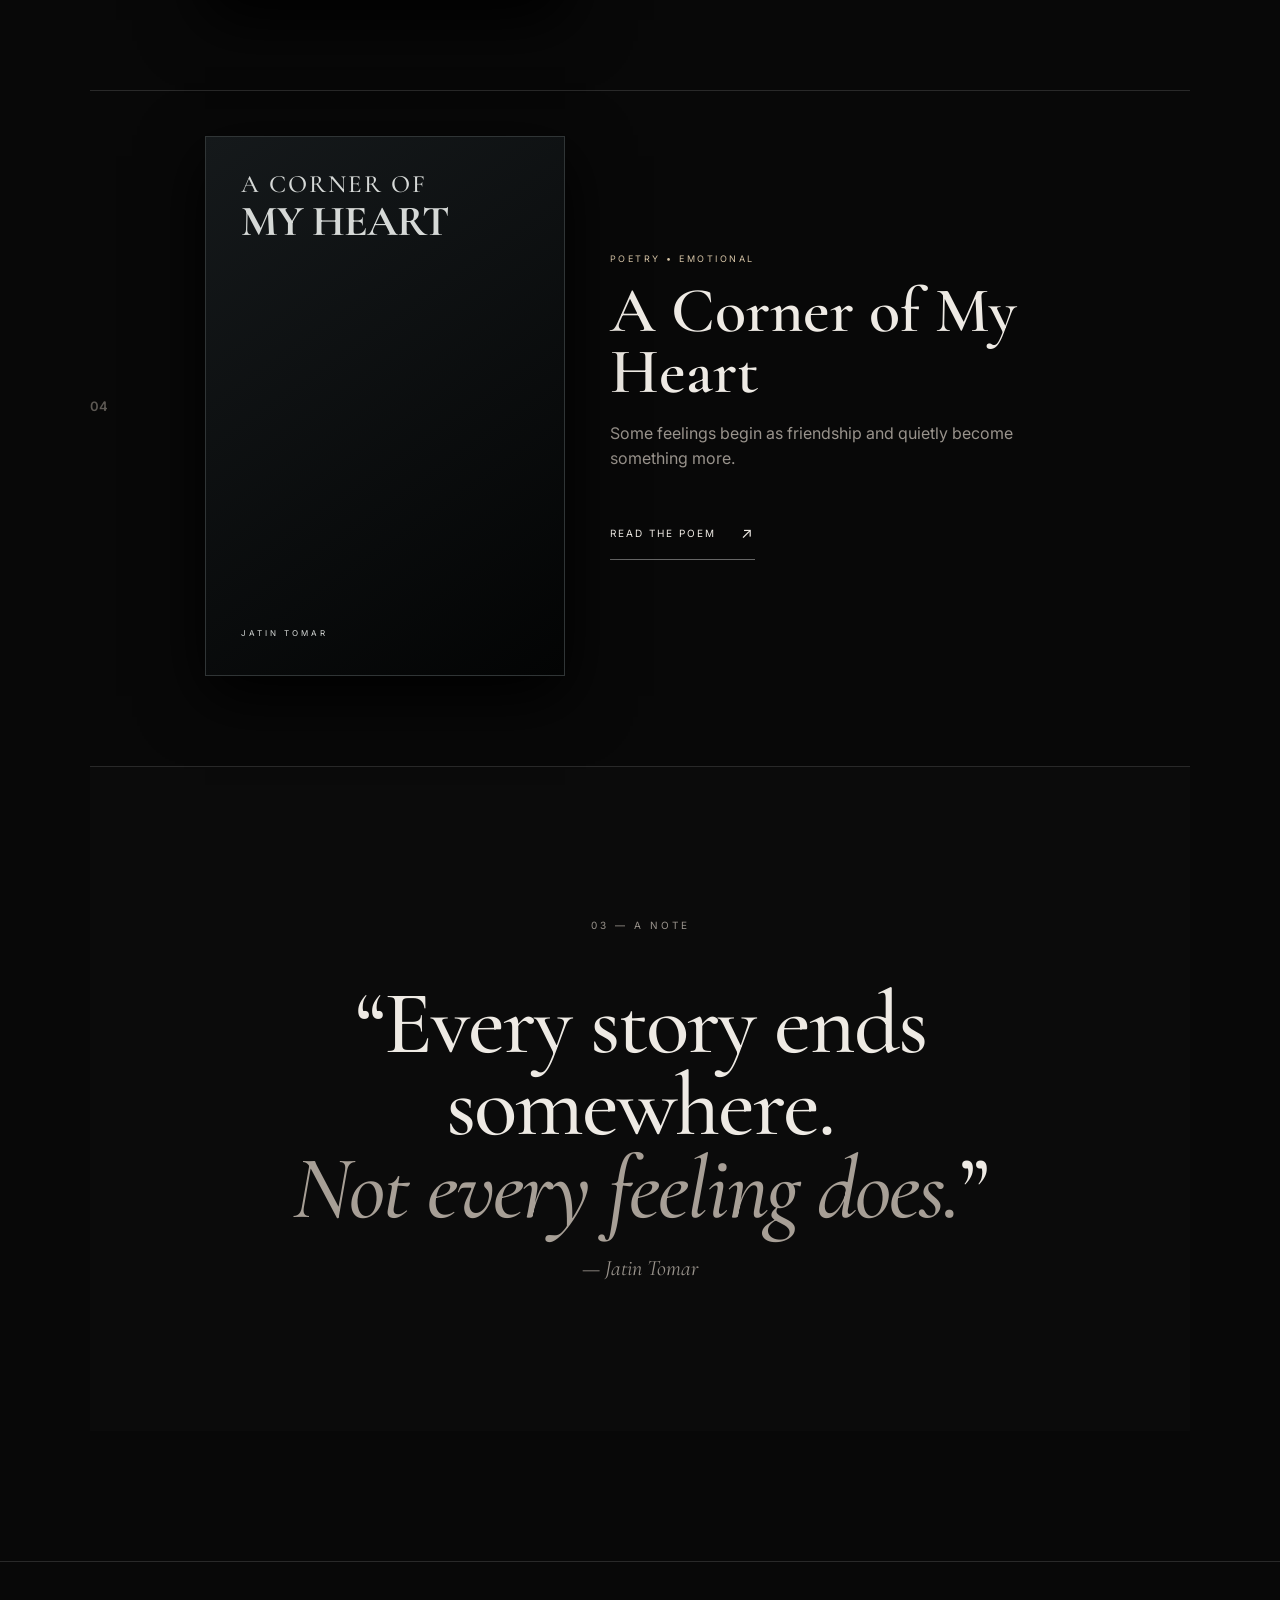
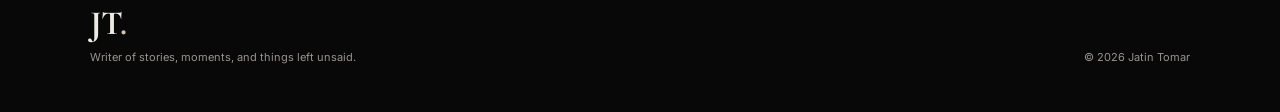
==== commit ab6f2d7b: "Fix typo and update eyebrow section number" ====
--- a/index.html
+++ b/index.html
@@ -105,11 +105,9 @@
         </a>
       </div>
     </article>
-  </div>a
-</section>
 
 <section class="quote">
-      <p class="eyebrow">02 — A NOTE</p>
+      <p class="eyebrow">03 — A NOTE</p>
       <blockquote>“Every story ends somewhere.<br><em>Not every feeling does.</em>”</blockquote>
       <p class="signature">— Jatin Tomar</p>
     </section>
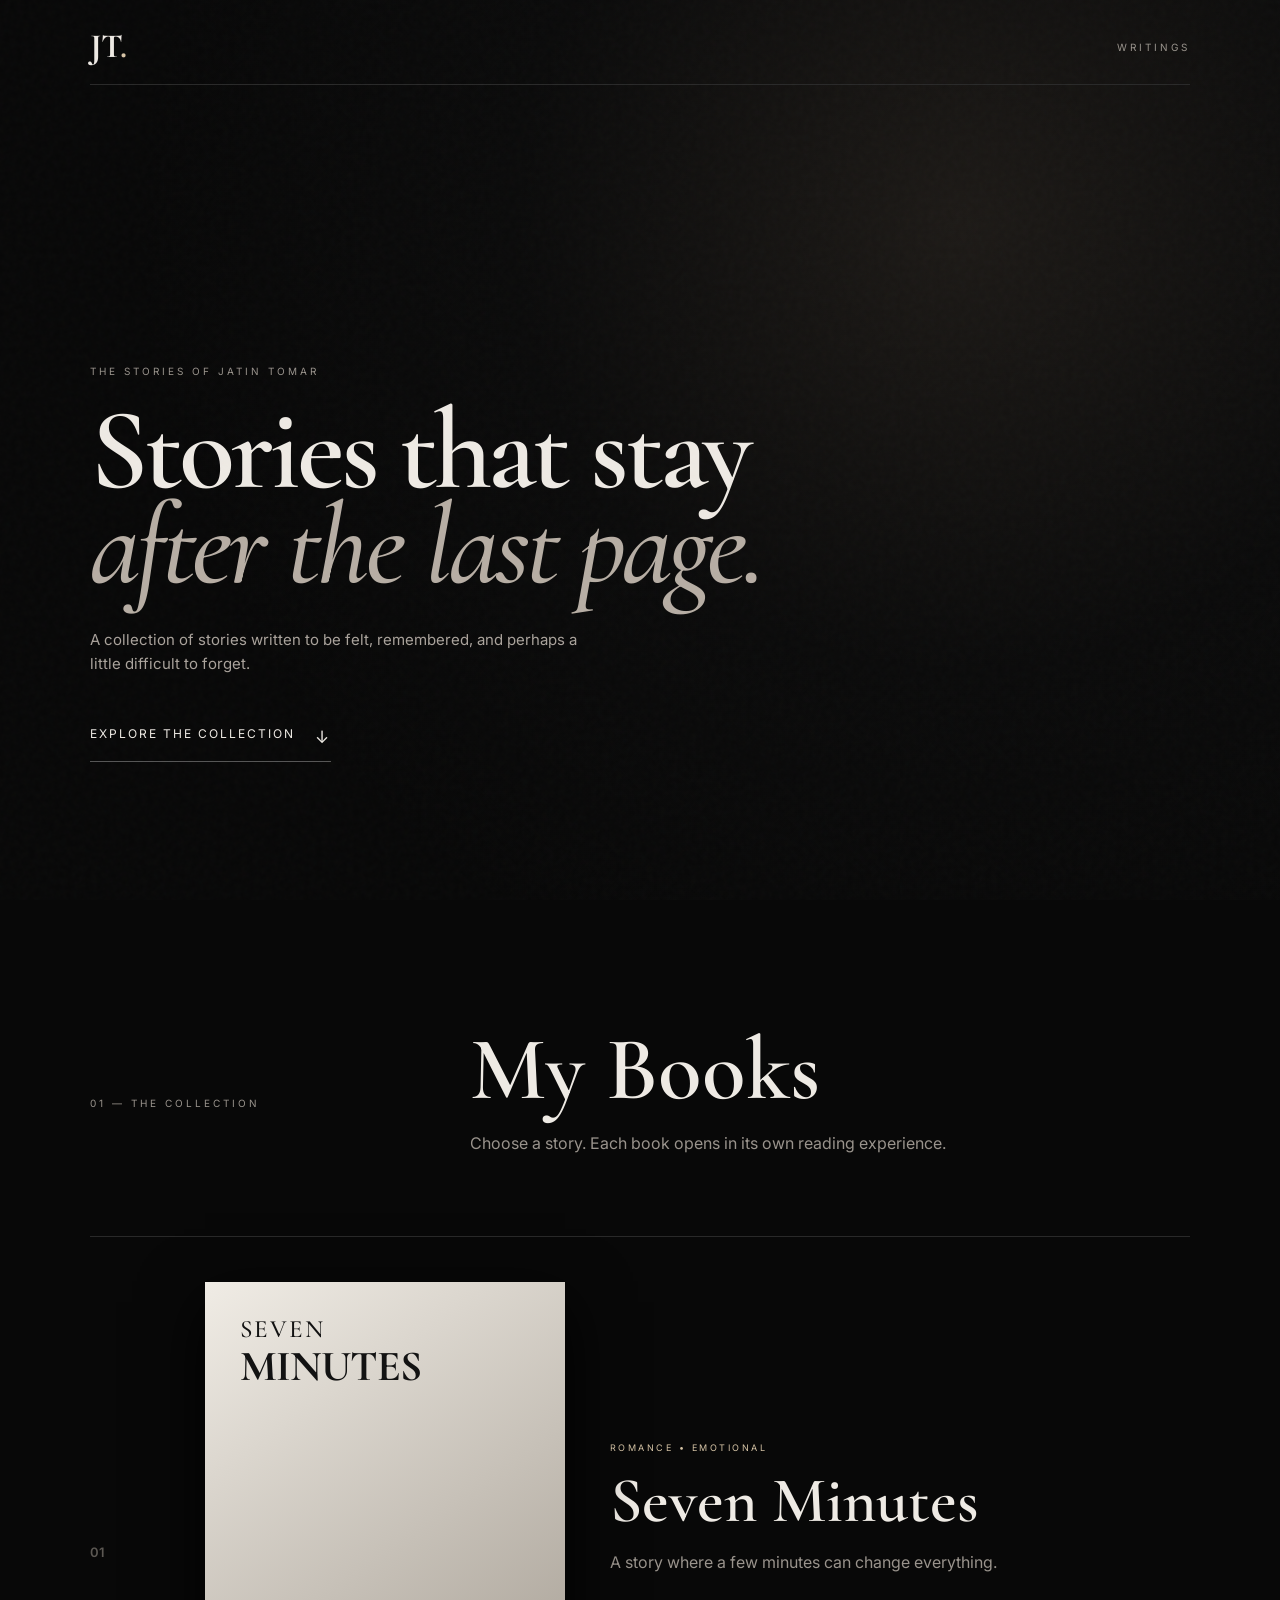
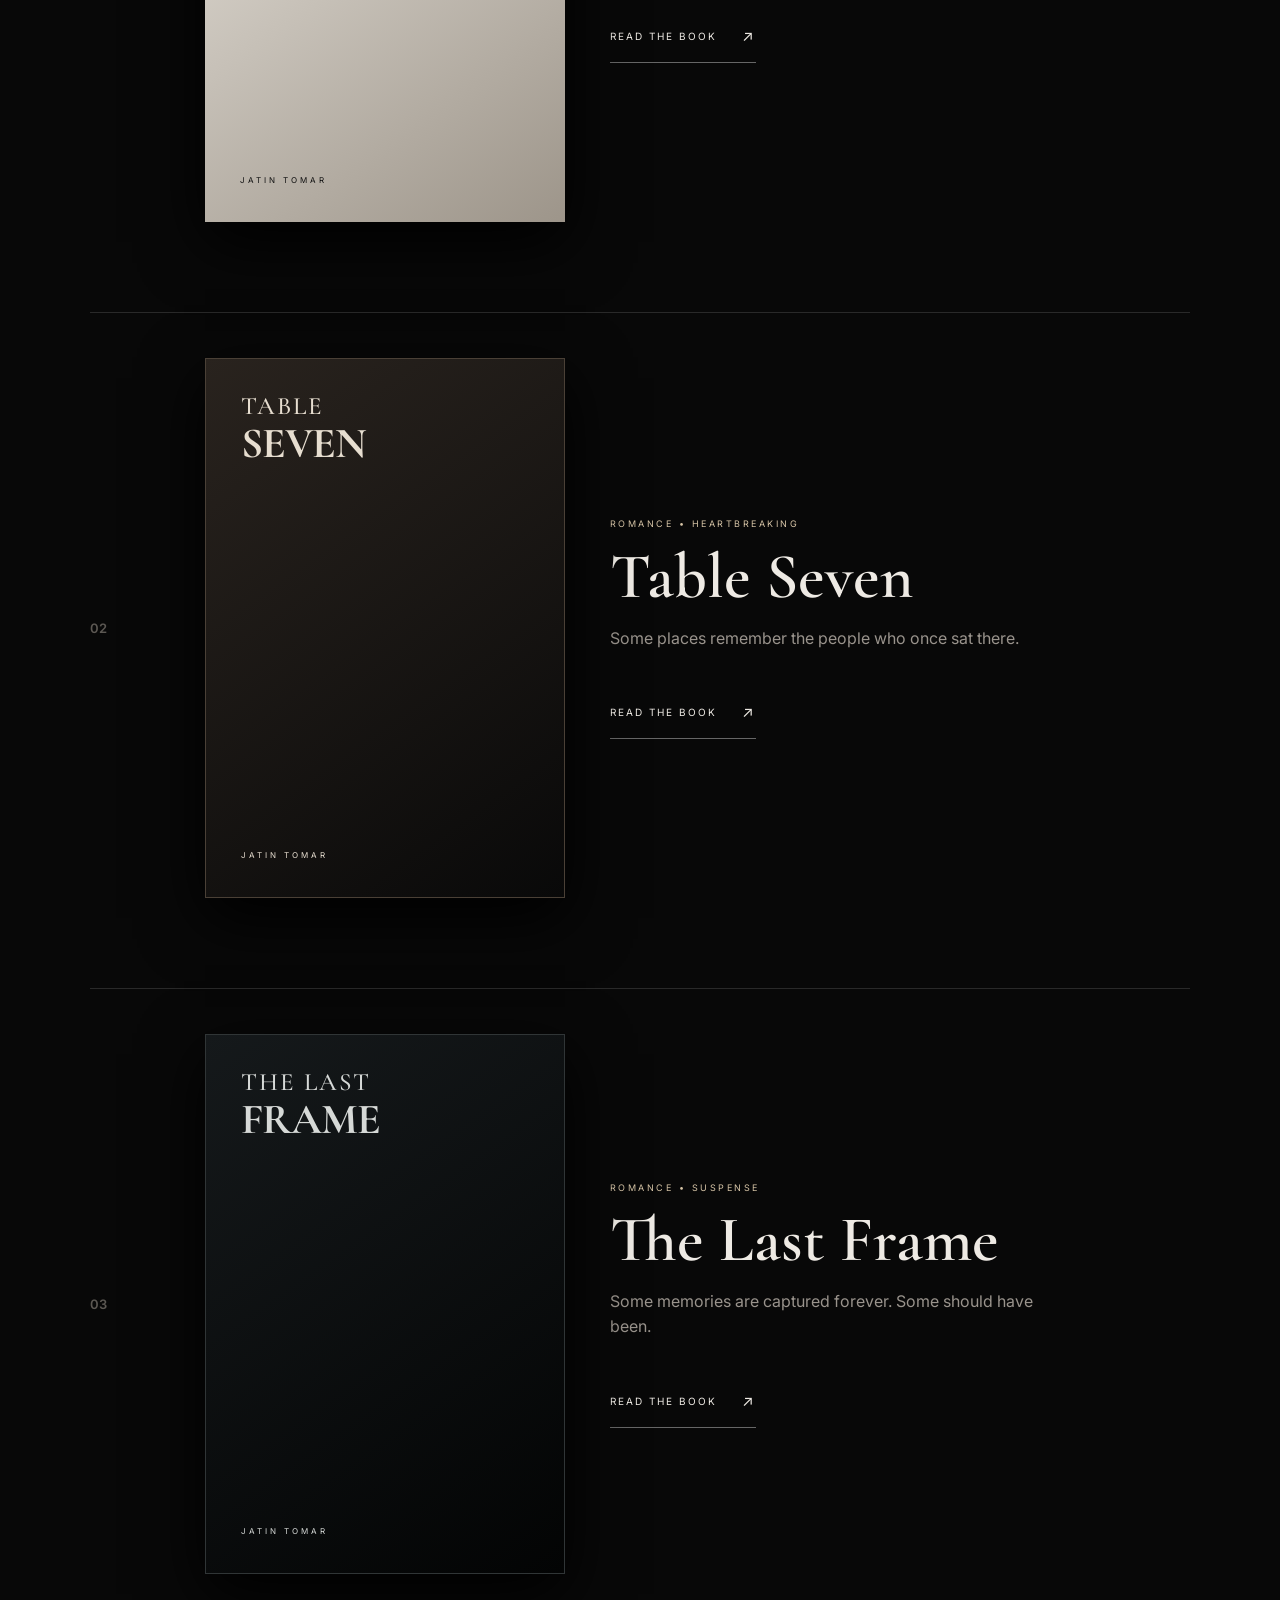
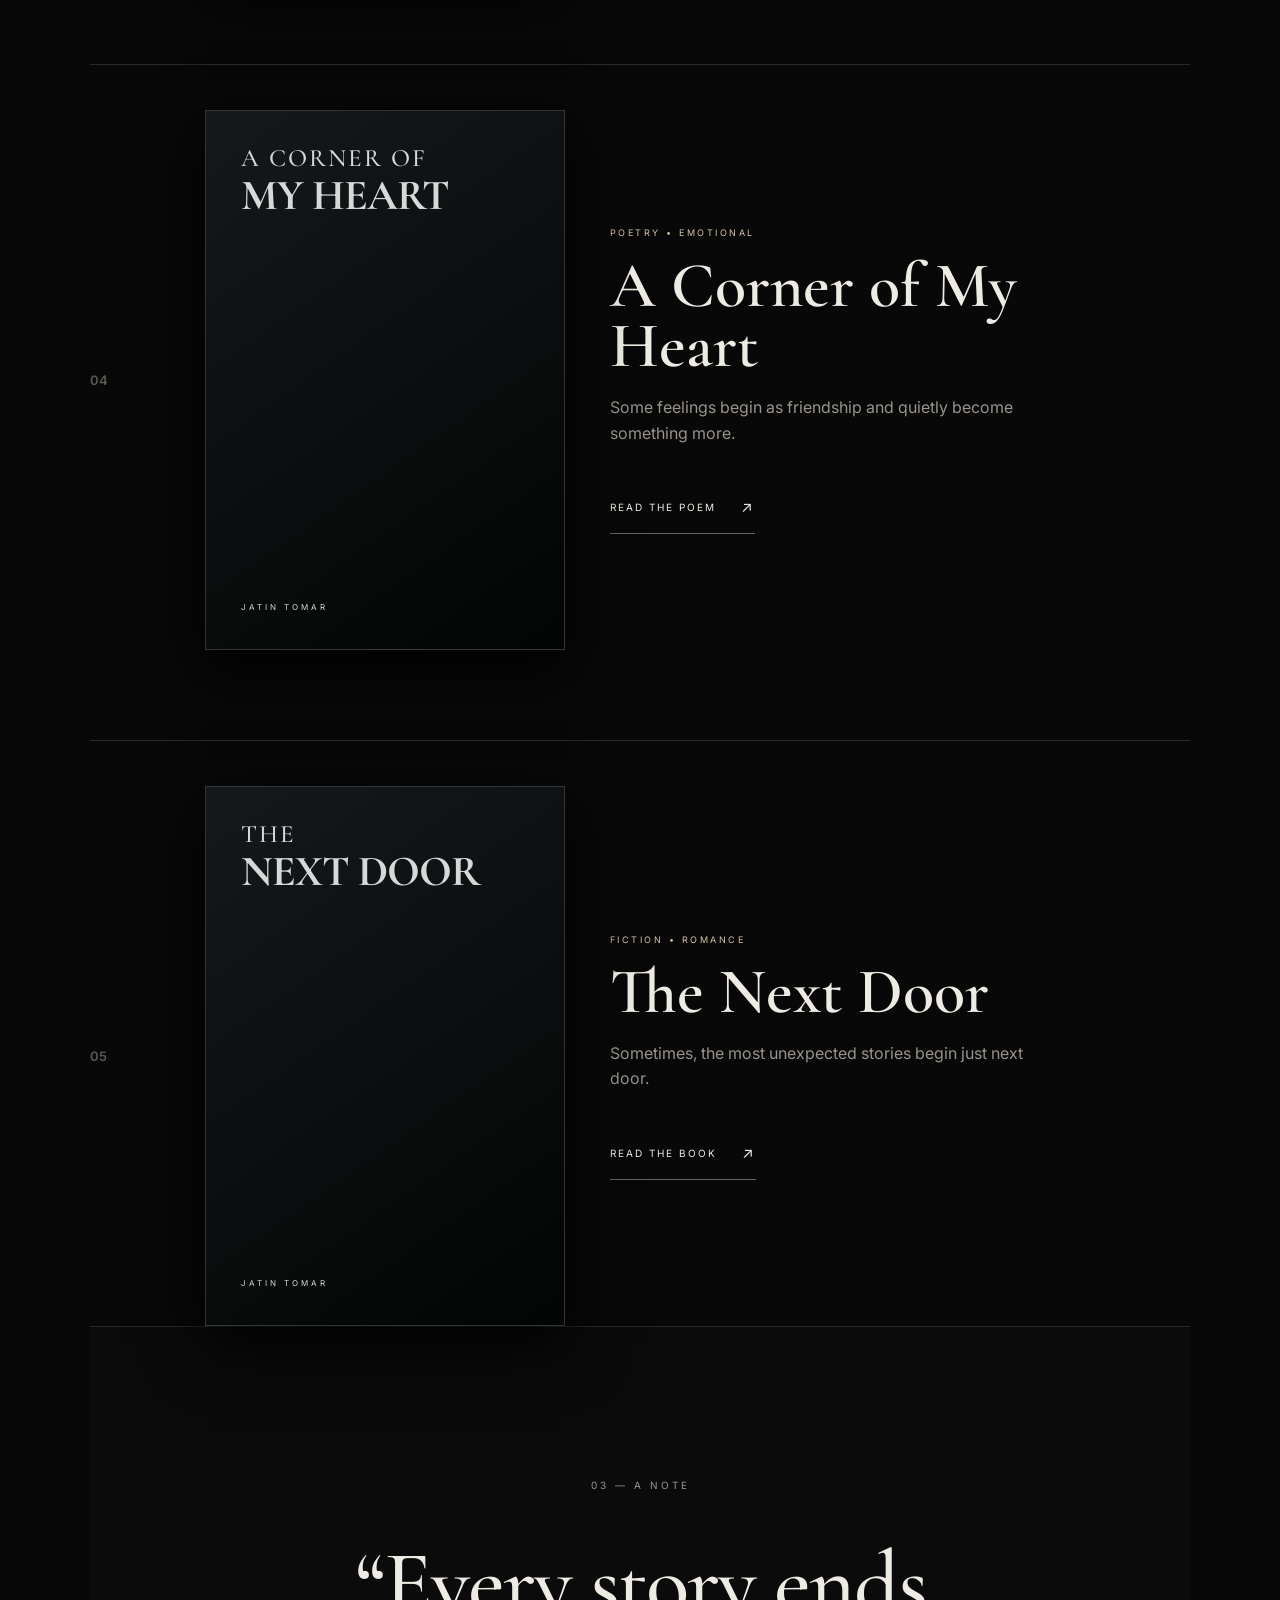
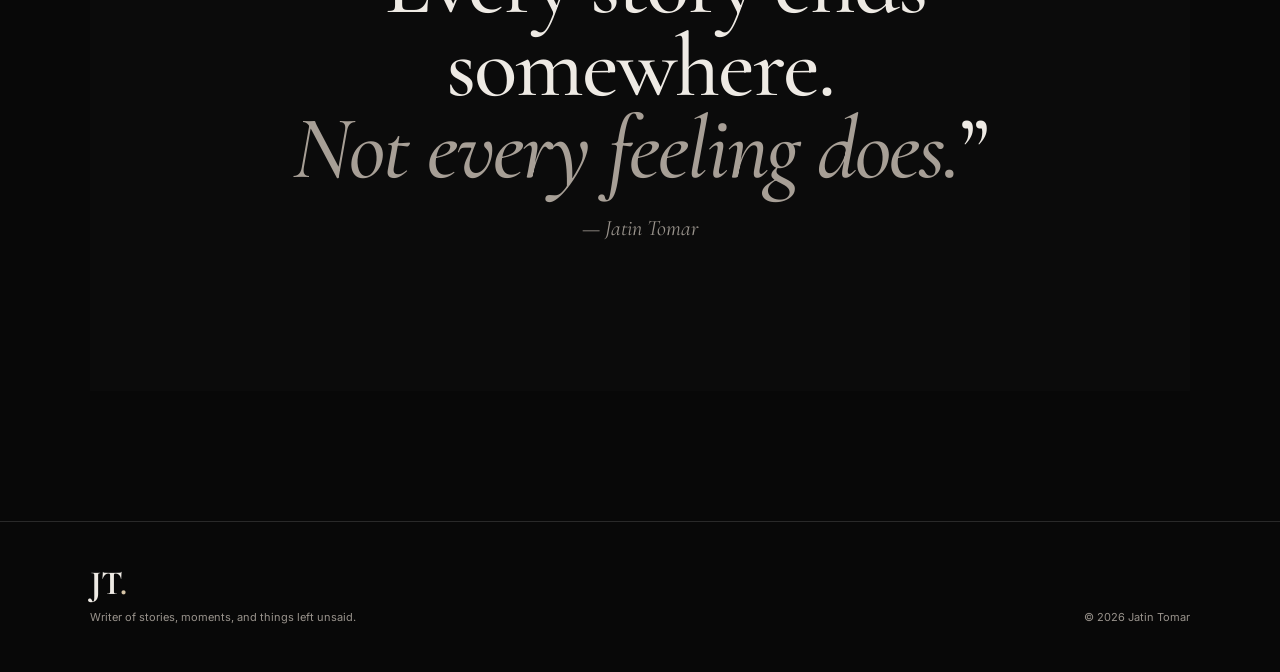
==== commit 85070dac: "Add files via upload" ====
--- a/index.html
+++ b/index.html
@@ -1,4 +1,4 @@
-aa<!DOCTYPE html>
+<!DOCTYPE html>
 <html lang="en">
 <head>
   <meta charset="UTF-8">
@@ -77,36 +77,40 @@
             <p>Some memories are captured forever. Some should have been.</p>
             <a class="read-btn" href="https://avhales001.github.io/THE-LAST-FRAME-/index.html" target="_blank" rel="noopener">Read the book <span>↗</span></a>
           </div>
-            </article>
+        </article>
 
-    <article class="book-card">
-      <div class="book-number">04</div>
+        <article class="book-card">
+          <div class="book-number">04</div>
+          <div class="cover cover-frame">
+            <span>A CORNER OF</span>
+            <strong>MY HEART</strong>
+            <small>JATIN TOMAR</small>
+          </div>
+          <div class="book-info">
+            <p class="genre">POETRY • EMOTIONAL</p>
+            <h3>A Corner of My Heart</h3>
+            <p>Some feelings begin as friendship and quietly become something more.</p>
+            <a class="read-btn" href="https://avhales001.github.io/A-CORNER-OF-MY-HEART-/" target="_blank" rel="noopener">Read the poem <span>↗</span></a>
+          </div>
+        </article>
 
-      <div class="cover cover-frame">
-        <span>A CORNER OF</span>
-        <strong>MY HEART</strong>
-        <small>JATIN TOMAR</small>
+        <article class="book-card">
+          <div class="book-number">05</div>
+          <div class="cover cover-frame">
+            <span>THE</span>
+            <strong>NEXT DOOR</strong>
+            <small>JATIN TOMAR</small>
+          </div>
+          <div class="book-info">
+            <p class="genre">FICTION • ROMANCE</p>
+            <h3>The Next Door</h3>
+            <p>Sometimes, the most unexpected stories begin just next door.</p>
+            <a class="read-btn" href="https://avhales001.github.io/THE-NEXT-DOOR-/" target="_blank" rel="noopener">Read the book <span>↗</span></a>
+          </div>
+        </article>
       </div>
 
-      <div class="book-info">
-        <p class="genre">POETRY • EMOTIONAL</p>
-        <h3>A Corner of My Heart</h3>
-        <p>
-          Some feelings begin as friendship and quietly become something more.
-        </p>
-
-        <a
-          class="read-btn"
-          href="https://avhales001.github.io/A-CORNER-OF-MY-HEART-/"
-          target="_blank"
-          rel="noopener"
-        >
-          Read the poem <span>↗</span>
-        </a>
-      </div>
-    </article>
-
-<section class="quote">
+        <section class="quote">
       <p class="eyebrow">03 — A NOTE</p>
       <blockquote>“Every story ends somewhere.<br><em>Not every feeling does.</em>”</blockquote>
       <p class="signature">— Jatin Tomar</p>
